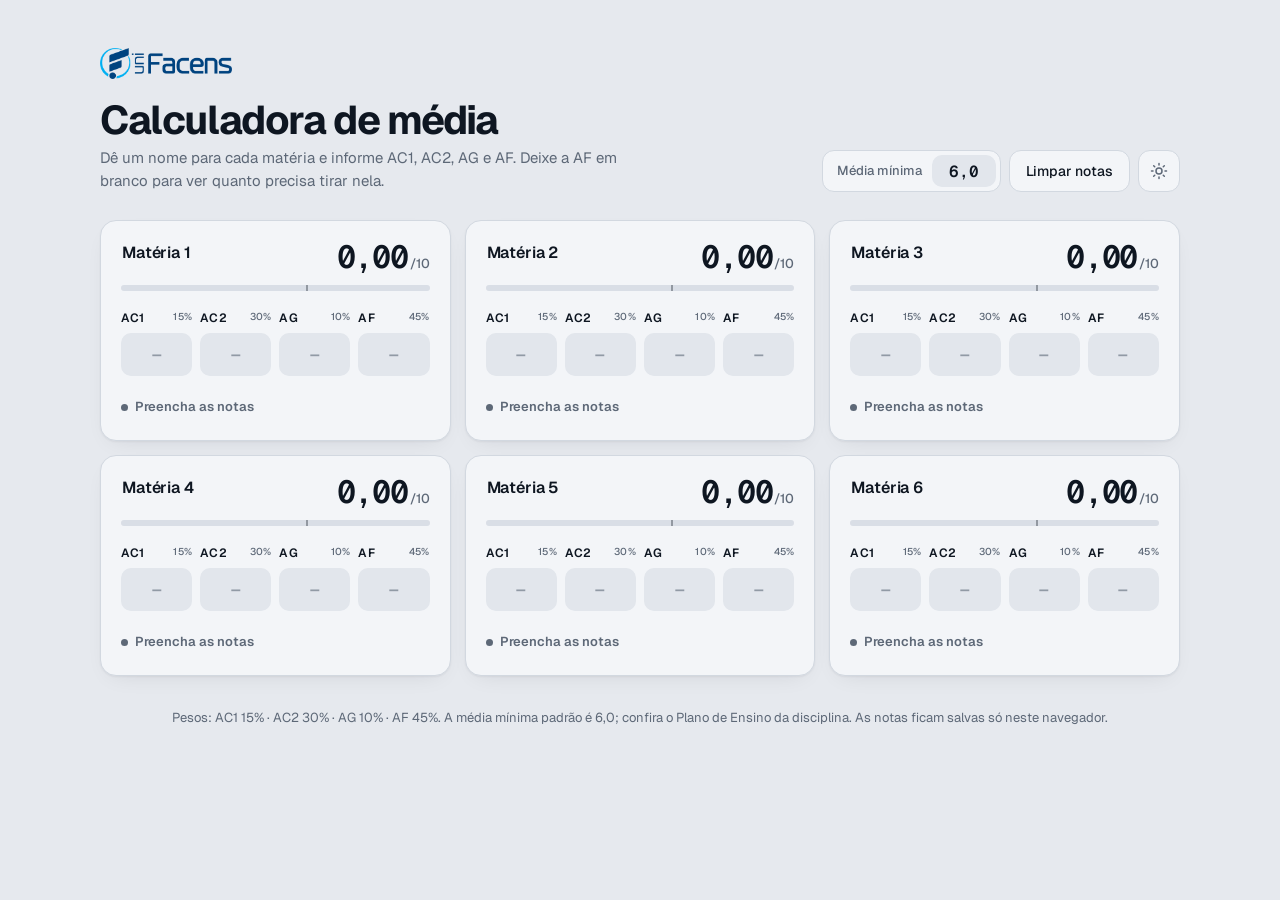
==== index.html @ f90a41db "update design 0.0.2" ====
<!doctype html>
<html lang="pt-BR">
  <head>
    <meta charset="utf-8">
    <meta name="viewport" content="width=device-width, initial-scale=1">
    <meta name="theme-color" content="#e6e9ee">
    <title>Calculadora de Média Facens · 6 matérias</title>

    <link rel="preconnect" href="https://fonts.googleapis.com">
    <link rel="preconnect" href="https://fonts.gstatic.com" crossorigin>
    <link
      href="https://fonts.googleapis.com/css2?family=Geist:wght@400;500;600;700&amp;family=Geist+Mono:wght@500;600&amp;display=swap"
      rel="stylesheet"
    >
    <link rel="stylesheet" href="calculadora-media-facens.css?v=7">
    <script>
      // Abre sempre no tema do sistema, antes de desenhar a página (sem piscar).
      document.documentElement.dataset.theme =
        matchMedia("(prefers-color-scheme: dark)").matches ? "dark" : "light";
    </script>
  </head>

  <body>
    <main class="wrap">
      <header class="top">
        <img class="brand" src="facens-logo.png" alt="Facens">

        <div class="intro">
          <h1>Calculadora de média</h1>
          <p class="sub">
            Dê um nome para cada matéria e informe AC1, AC2, AG e AF.
            Deixe a AF em branco para ver quanto precisa tirar nela.
          </p>
        </div>

        <div class="toolbar">
          <label class="meta" for="meta">
            <span>Média mínima</span>
            <input
              type="text"
              inputmode="decimal"
              id="meta"
              value="6,0"
              autocomplete="off"
            >
          </label>
          <button type="button" id="clear">Limpar notas</button>
          <button
            type="button"
            id="theme"
            class="theme"
            aria-label="Alternar tema claro/escuro"
            title="Alternar tema claro/escuro"
          >
            <svg class="sun" viewBox="0 0 24 24" fill="none" stroke="currentColor" stroke-width="2" stroke-linecap="round" aria-hidden="true">
              <circle cx="12" cy="12" r="4"/>
              <path d="M12 2v2M12 20v2M4.9 4.9l1.4 1.4M17.7 17.7l1.4 1.4M2 12h2M20 12h2M4.9 19.1l1.4-1.4M17.7 6.3l1.4-1.4"/>
            </svg>
            <svg class="moon" viewBox="0 0 24 24" fill="none" stroke="currentColor" stroke-width="2" stroke-linecap="round" stroke-linejoin="round" aria-hidden="true">
              <path d="M20 14.5A8 8 0 0 1 9.5 4a8 8 0 1 0 10.5 10.5z"/>
            </svg>
          </button>
        </div>
      </header>

      <section
        class="subjects"
        id="subjects"
        aria-label="Matérias"
      ></section>

      <footer class="note">
        Pesos: AC1 15% · AC2 30% · AG 10% · AF 45%. A média mínima padrão é
        6,0; confira o Plano de Ensino da disciplina. As notas ficam salvas
        só neste navegador.
      </footer>
    </main>

    <script src="calculadora-media-facens.js?v=7" defer></script>
  </body>
</html>
---- calculadora-media-facens.css ----
:root {
  color-scheme: light;
  --bg: #e6e9ee;
  --surface: #f3f5f8;
  --field: #e2e6ec;
  --fg: #0e1621;
  --muted: #5d6877;
  --line: #d2d8e0;
  --accent: #0057a3;
  --accent-soft: #d9e6f5;
  --track: #d9dee6;
  --shadow: 0 1px 2px rgb(14 22 33 / 0.05), 0 8px 24px -12px rgb(14 22 33 / 0.12);
  --sans: "Geist", "Segoe UI", system-ui, sans-serif;
  --mono: "Geist Mono", Consolas, monospace;
  --radius: 16px;

  /* Cores de status: iguais nos dois temas */
  --ok: #22a45d;
  --ok-soft: rgb(34 164 93 / 0.16);
  --bad: #e5484d;
  --bad-soft: rgb(229 72 77 / 0.15);
  --warn: #e0961a;
  --warn-soft: rgb(224 150 26 / 0.17);
}

/* Tema escuro: segue o sistema, a menos que o botão force claro/escuro */
@media (prefers-color-scheme: dark) {
  :root:not([data-theme="light"]) {
    color-scheme: dark;
    --bg: #0b0e13;
    --surface: #12161d;
    --field: #1a1f28;
    --fg: #e9edf2;
    --muted: #8a94a3;
    --line: #232934;
    --accent: #5aa9ff;
    --accent-soft: #14253a;
    --track: #1e242e;
    --shadow: none;
  }

  :root:not([data-theme="light"]) .brand {
    filter: brightness(0) invert(1);
    opacity: 0.92;
  }
}

:root[data-theme="dark"] {
  color-scheme: dark;
  --bg: #0b0e13;
  --surface: #12161d;
  --field: #1a1f28;
  --fg: #e9edf2;
  --muted: #8a94a3;
  --line: #232934;
  --accent: #5aa9ff;
  --accent-soft: #14253a;
  --track: #1e242e;
  --shadow: none;
}

:root[data-theme="dark"] .brand {
  filter: brightness(0) invert(1);
  opacity: 0.92;
}

:root[data-theme="light"] {
  color-scheme: light;
}

* {
  box-sizing: border-box;
}

body {
  margin: 0;
  padding: 48px 16px 64px;
  background: var(--bg);
  color: var(--fg);
  font: 15px/1.5 var(--sans);
  -webkit-font-smoothing: antialiased;
}

.wrap {
  display: grid;
  grid-template-columns: minmax(0, 1fr);
  gap: 28px;
  max-width: 1080px;
  margin: auto;
}

/* ---------- Topo ---------- */

.top {
  display: grid;
  grid-template-columns: 1fr auto;
  align-items: end;
  gap: 20px 32px;
}

.brand {
  grid-column: 1 / -1;
  display: block;
  width: 132px;
  height: auto;
}

.intro {
  display: grid;
  gap: 6px;
}

h1 {
  margin: 0;
  font: 700 clamp(28px, 5vw, 40px) / 1.05 var(--sans);
  letter-spacing: -0.035em;
}

.sub {
  max-width: 52ch;
  margin: 0;
  color: var(--muted);
}

.toolbar {
  display: flex;
  align-items: center;
  gap: 8px;
}

.meta {
  display: flex;
  align-items: center;
  gap: 10px;
  height: 42px;
  padding: 0 4px 0 14px;
  border: 1px solid var(--line);
  border-radius: 12px;
  background: var(--surface);
  color: var(--muted);
  font-size: 13px;
  font-weight: 500;
  white-space: nowrap;
}

.meta input {
  width: 64px !important;
  height: 32px;
  padding: 0 6px;
  border-radius: 8px;
  font-size: 15px;
}

button {
  height: 42px;
  padding: 0 16px;
  box-sizing: border-box;
  border: 1px solid var(--line);
  border-radius: 12px;
  background: var(--surface);
  color: var(--fg);
  font: 500 14px var(--sans);
  white-space: nowrap;
  cursor: pointer;
  transition: border-color 0.15s, background 0.15s, color 0.15s;
}

#clear:hover {
  border-color: var(--bad);
  background: var(--bad-soft);
  color: var(--bad);
}

.theme {
  display: grid;
  place-items: center;
  width: 42px;
  padding: 0;
  color: var(--muted);
}

.theme:hover {
  border-color: var(--accent);
  background: var(--accent-soft);
  color: var(--accent);
}

.theme svg {
  width: 18px;
  height: 18px;
}

.theme .moon,
:root[data-theme="dark"] .theme .sun {
  display: none;
}

:root[data-theme="dark"] .theme .moon {
  display: block;
}

body,
.card,
.meta,
button {
  transition-property: background-color, border-color, color, box-shadow;
  transition-duration: 0.2s;
}

/* ---------- Matérias ---------- */

.subjects {
  display: grid;
  grid-template-columns: repeat(auto-fill, minmax(min(100%, 320px), 1fr));
  min-width: 0;
  gap: 14px;
}

.card {
  --state: var(--muted);
  --state-soft: var(--track);
  display: grid;
  grid-template-columns: minmax(0, 1fr);
  gap: 18px;
  min-width: 0;
  padding: 20px;
  border: 1px solid var(--line);
  border-radius: var(--radius);
  background: var(--surface);
  box-shadow: var(--shadow);
  transition: border-color 0.2s;
}

.card:focus-within {
  border-color: color-mix(in srgb, var(--accent) 45%, var(--line));
}

.card[data-state="ok"] {
  --state: var(--ok);
  --state-soft: var(--ok-soft);
}

.card[data-state="bad"] {
  --state: var(--bad);
  --state-soft: var(--bad-soft);
}

.card[data-state="warn"] {
  --state: var(--warn);
  --state-soft: var(--warn-soft);
}

.head {
  display: flex;
  align-items: flex-start;
  justify-content: space-between;
  gap: 12px;
}

.name {
  flex: 1 1 0;
  width: 0;
  min-width: 0;
  margin: -4px 0 0 -8px;
  padding: 4px 8px;
  border: 1px solid transparent;
  border-radius: 8px;
  background: transparent;
  color: var(--fg);
  font: 600 16px var(--sans);
  letter-spacing: -0.01em;
  text-overflow: ellipsis;
  transition: background 0.15s;
}

.name:hover {
  background: var(--field);
}

.avg {
  font: 600 32px / 1 var(--mono);
  letter-spacing: -0.04em;
  white-space: nowrap;
  font-variant-numeric: tabular-nums;
}

.avg small {
  margin-left: 2px;
  color: var(--muted);
  font: 500 13px var(--sans);
  letter-spacing: 0;
}

.bar {
  position: relative;
  height: 6px;
  margin-top: -6px;
  border-radius: 99px;
  background: var(--track);
  overflow: hidden;
}

.bar span {
  position: absolute;
  inset: 0 auto 0 0;
  width: 0;
  border-radius: inherit;
  background: var(--state);
  transition: width 0.35s cubic-bezier(0.2, 0.8, 0.2, 1), background 0.2s;
}

.bar i {
  position: absolute;
  top: 0;
  bottom: 0;
  left: var(--meta, 60%);
  width: 2px;
  background: var(--fg);
  opacity: 0.35;
}

.grades {
  display: grid;
  grid-template-columns: repeat(4, minmax(0, 1fr));
  gap: 8px;
}

.grade {
  display: grid;
  gap: 6px;
  min-width: 0;
}

.grade label {
  display: flex;
  flex-wrap: wrap;
  justify-content: space-between;
  gap: 0 4px;
  min-width: 0;
  color: var(--fg);
  font-size: 12px;
  font-weight: 600;
  letter-spacing: 0.02em;
}

.grade label small {
  color: var(--muted);
  font-weight: 500;
}

.grade input,
.meta input {
  width: 100%;
  min-width: 0;
  padding: 10px 4px;
  border: 1px solid transparent;
  border-radius: 10px;
  background: var(--field);
  color: var(--fg);
  font: 600 16px var(--mono);
  text-align: center;
  font-variant-numeric: tabular-nums;
  transition: border-color 0.15s, background 0.15s, box-shadow 0.15s;
}

.grade input:focus,
.meta input:focus,
.name:focus {
  outline: none;
  border-color: var(--accent);
  background: var(--surface);
  box-shadow: 0 0 0 3px var(--accent-soft);
}

input::placeholder {
  color: var(--muted);
  opacity: 0.6;
}

.invalid,
.invalid:focus {
  border-color: var(--bad) !important;
  background: var(--bad-soft) !important;
  box-shadow: none !important;
}

.cardfoot {
  display: flex;
  flex-wrap: wrap;
  justify-content: space-between;
  align-items: center;
  gap: 8px;
  min-height: 26px;
}

.status {
  display: inline-flex;
  align-items: center;
  gap: 7px;
  color: var(--state);
  font-size: 13px;
  font-weight: 600;
}

.status::before {
  content: "";
  width: 7px;
  height: 7px;
  border-radius: 50%;
  background: currentColor;
}

.cardfoot .note {
  padding: 3px 9px;
  border-radius: 99px;
  background: var(--state-soft);
  color: var(--state);
  font: 600 12px var(--mono);
}

.cardfoot .note:empty {
  display: none;
}

/* ---------- Rodapé ---------- */

.note {
  margin: 0;
  color: var(--muted);
  font-size: 13px;
}

footer.note {
  padding-top: 4px;
  text-align: center;
}

::selection {
  background: var(--accent-soft);
  color: var(--fg);
}

@media (max-width: 640px) {
  body {
    padding: 28px 16px 48px;
  }

  .meta {
    flex: 1 1 100%;
    justify-content: space-between;
  }

  .top {
    grid-template-columns: 1fr;
  }

  .toolbar {
    flex-wrap: wrap;
    justify-content: space-between;
  }

  #clear {
    flex: 1 1 auto;
  }

  .card {
    padding: 16px;
  }

  .avg {
    font-size: 28px;
  }
}

@media (prefers-reduced-motion: reduce) {
  * {
    transition: none !important;
  }
}
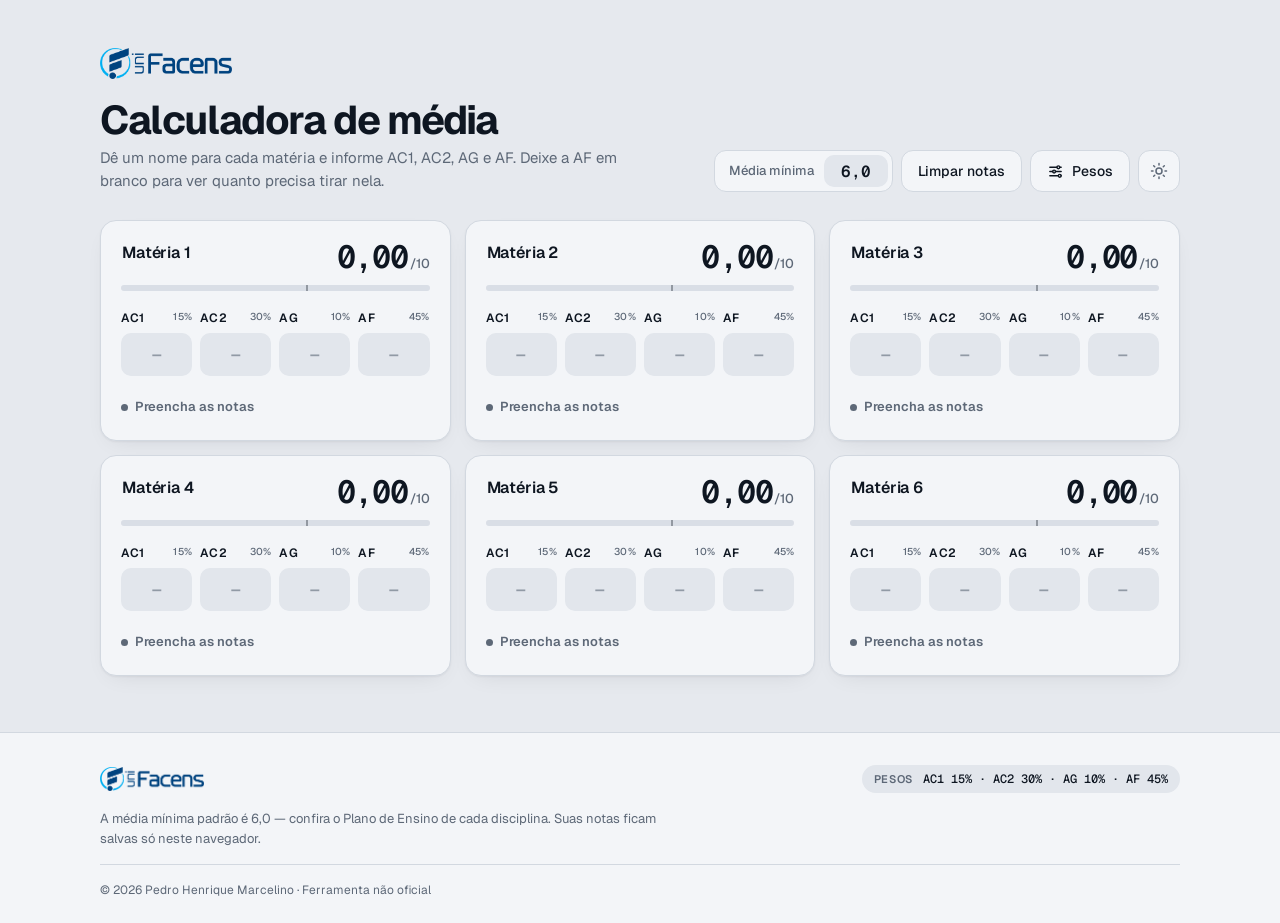
==== commit 7239df6b: "footer" ====
--- a/index.html
+++ b/index.html
@@ -12,7 +12,7 @@
       href="https://fonts.googleapis.com/css2?family=Geist:wght@400;500;600;700&amp;family=Geist+Mono:wght@500;600&amp;display=swap"
       rel="stylesheet"
     >
-    <link rel="stylesheet" href="calculadora-media-facens.css?v=7">
+    <link rel="stylesheet" href="calculadora-media-facens.css?v=12">
     <script>
       // Abre sempre no tema do sistema, antes de desenhar a página (sem piscar).
       document.documentElement.dataset.theme =
@@ -45,6 +45,15 @@
             >
           </label>
           <button type="button" id="clear">Limpar notas</button>
+          <button type="button" id="open-pesos" class="pesos-btn" aria-haspopup="dialog">
+            <svg viewBox="0 0 24 24" fill="none" stroke="currentColor" stroke-width="2" stroke-linecap="round" aria-hidden="true">
+              <path d="M4 6h10M18 6h2M4 12h4M12 12h8M4 18h12M20 18h0"/>
+              <circle cx="16" cy="6" r="2"/>
+              <circle cx="10" cy="12" r="2"/>
+              <circle cx="18" cy="18" r="2"/>
+            </svg>
+            Pesos
+          </button>
           <button
             type="button"
             id="theme"
@@ -69,13 +78,78 @@
         aria-label="Matérias"
       ></section>
 
-      <footer class="note">
-        Pesos: AC1 15% · AC2 30% · AG 10% · AF 45%. A média mínima padrão é
-        6,0; confira o Plano de Ensino da disciplina. As notas ficam salvas
-        só neste navegador.
-      </footer>
     </main>
 
-    <script src="calculadora-media-facens.js?v=7" defer></script>
+    <footer class="site-footer">
+      <div class="footer-inner">
+        <div class="footer-top">
+          <img class="brand footer-logo" src="facens-logo.png" alt="Facens">
+          <p class="footer-pesos">
+            <span>Pesos</span>
+            <span id="pesos-texto">AC1 15% · AC2 30% · AG 10% · AF 45%</span>
+          </p>
+        </div>
+
+        <p class="footer-text">
+          A média mínima padrão é 6,0 — confira o Plano de Ensino de cada
+          disciplina. Suas notas ficam salvas só neste navegador.
+        </p>
+
+        <div class="footer-bottom">
+          <span>
+            © <span id="ano">2026</span> Pedro Henrique Marcelino ·
+            Ferramenta não oficial
+          </span>
+        </div>
+      </div>
+    </footer>
+
+    <dialog id="pesos-dialog" class="dialog" aria-labelledby="pesos-titulo">
+      <form method="dialog" id="pesos-form" novalidate>
+        <div class="dialog-head">
+          <h2 id="pesos-titulo">Pesos das notas</h2>
+          <button type="button" class="icon-btn" id="pesos-fechar" aria-label="Fechar">
+            <svg viewBox="0 0 24 24" fill="none" stroke="currentColor" stroke-width="2" stroke-linecap="round" aria-hidden="true">
+              <path d="M6 6l12 12M18 6L6 18"/>
+            </svg>
+          </button>
+        </div>
+
+        <p class="sub">
+          Ajuste a porcentagem de cada avaliação. A soma precisa dar 100%.
+        </p>
+
+        <div class="pesos-grid" id="pesos-campos"></div>
+
+        <div class="pesos-total" id="pesos-total">Total: 100%</div>
+
+        <!-- Troque o "#" abaixo pelo link do arquivo da Facens com os pesos. -->
+        <a
+          class="doc-link"
+          id="link-facens"
+          href="#"
+          target="_blank"
+          rel="noopener noreferrer"
+        >
+          <svg viewBox="0 0 24 24" fill="none" stroke="currentColor" stroke-width="2" stroke-linecap="round" stroke-linejoin="round" aria-hidden="true">
+            <path d="M14 3H6a2 2 0 0 0-2 2v14a2 2 0 0 0 2 2h12a2 2 0 0 0 2-2V9z"/>
+            <path d="M14 3v6h6M8 13h8M8 17h5"/>
+          </svg>
+          <span>
+            Ver pesos oficiais da Facens
+            <small id="link-facens-aviso">Link em breve</small>
+          </span>
+        </a>
+
+        <div class="dialog-actions">
+          <button type="button" id="pesos-padrao" class="ghost">Restaurar padrão</button>
+          <span class="spacer"></span>
+          <button type="button" id="pesos-cancelar">Cancelar</button>
+          <button type="submit" id="pesos-salvar" class="primary">Salvar</button>
+        </div>
+      </form>
+    </dialog>
+
+    <script src="calculadora-media-facens.js?v=12" defer></script>
   </body>
 </html>
--- a/calculadora-media-facens.css
+++ b/calculadora-media-facens.css
@@ -207,6 +207,245 @@
   transition-duration: 0.2s;
 }
 
+.pesos-btn {
+  display: inline-flex;
+  align-items: center;
+  gap: 8px;
+}
+
+.pesos-btn svg,
+.icon-btn svg {
+  width: 17px;
+  height: 17px;
+}
+
+.pesos-btn:hover {
+  border-color: var(--accent);
+  background: var(--accent-soft);
+  color: var(--accent);
+}
+
+/* ---------- Pop-up de pesos ---------- */
+
+.dialog {
+  width: min(440px, calc(100vw - 32px));
+  max-height: calc(100dvh - 32px);
+  padding: 0;
+  border: 1px solid var(--line);
+  border-radius: 20px;
+  background: var(--surface);
+  color: var(--fg);
+  box-shadow: 0 24px 60px -12px rgb(0 0 0 / 0.35);
+}
+
+.dialog::backdrop {
+  background: rgb(8 12 18 / 0.45);
+  backdrop-filter: blur(4px);
+}
+
+.dialog[open] {
+  animation: surgir 0.18s ease-out;
+}
+
+@keyframes surgir {
+  from {
+    opacity: 0;
+    transform: translateY(8px) scale(0.98);
+  }
+}
+
+.dialog form {
+  display: grid;
+  gap: 16px;
+  padding: 22px;
+}
+
+.dialog-head {
+  display: flex;
+  align-items: center;
+  justify-content: space-between;
+  gap: 12px;
+}
+
+.dialog h2 {
+  margin: 0;
+  font: 700 20px var(--sans);
+  letter-spacing: -0.02em;
+}
+
+.icon-btn {
+  display: grid;
+  place-items: center;
+  width: 36px;
+  height: 36px;
+  padding: 0;
+  border-color: transparent;
+  background: transparent;
+  color: var(--muted);
+}
+
+.icon-btn:hover {
+  background: var(--field);
+  color: var(--fg);
+}
+
+.pesos-grid {
+  display: grid;
+  grid-template-columns: repeat(4, minmax(0, 1fr));
+  gap: 8px;
+}
+
+.peso-campo {
+  position: relative;
+}
+
+.peso-campo label {
+  display: block;
+  margin-bottom: 6px;
+  font-size: 12px;
+  font-weight: 600;
+  letter-spacing: 0.02em;
+}
+
+.peso-campo input[type="text"] {
+  width: 100%;
+  min-width: 0;
+  padding: 10px 22px 10px 6px;
+  border: 1px solid transparent;
+  border-radius: 10px;
+  background: var(--field);
+  color: var(--fg);
+  font: 600 16px var(--mono);
+  text-align: center;
+}
+
+.peso-campo input[type="text"]:focus {
+  outline: none;
+  border-color: var(--accent);
+  background: var(--surface);
+  box-shadow: 0 0 0 3px var(--accent-soft);
+}
+
+.peso-campo span {
+  position: absolute;
+  right: 9px;
+  bottom: 11px;
+  color: var(--muted);
+  font: 500 13px var(--mono);
+  pointer-events: none;
+}
+
+.pesos-total {
+  display: flex;
+  align-items: center;
+  gap: 7px;
+  color: var(--ok);
+  font-size: 13px;
+  font-weight: 600;
+}
+
+.pesos-total::before {
+  content: "";
+  width: 7px;
+  height: 7px;
+  border-radius: 50%;
+  background: currentColor;
+}
+
+.pesos-total.erro {
+  color: var(--bad);
+}
+
+.doc-link {
+  display: flex;
+  align-items: center;
+  gap: 12px;
+  padding: 12px 14px;
+  border: 1px dashed var(--line);
+  border-radius: 12px;
+  color: var(--accent);
+  font-weight: 600;
+  text-decoration: none;
+  transition: background-color 0.15s, border-color 0.15s;
+}
+
+.doc-link:hover {
+  border-style: solid;
+  border-color: var(--accent);
+  background: var(--accent-soft);
+}
+
+.doc-link svg {
+  flex: none;
+  width: 20px;
+  height: 20px;
+}
+
+.doc-link small {
+  display: block;
+  color: var(--muted);
+  font-size: 12px;
+  font-weight: 500;
+}
+
+.doc-link small:empty {
+  display: none;
+}
+
+.doc-link[aria-disabled="true"] {
+  color: var(--muted);
+  cursor: default;
+}
+
+.doc-link[aria-disabled="true"]:hover {
+  border-style: dashed;
+  border-color: var(--line);
+  background: transparent;
+}
+
+.dialog-actions {
+  display: flex;
+  flex-wrap: wrap;
+  align-items: center;
+  gap: 8px;
+}
+
+.dialog-actions .spacer {
+  flex: 1;
+}
+
+.ghost {
+  padding: 0 10px;
+  border-color: transparent;
+  background: transparent;
+  color: var(--muted);
+}
+
+.ghost:hover {
+  background: var(--field);
+  color: var(--fg);
+}
+
+.primary {
+  border-color: var(--accent);
+  background: var(--accent);
+  color: #fff;
+}
+
+.primary:hover {
+  filter: brightness(1.08);
+}
+
+.primary:disabled {
+  opacity: 0.45;
+  cursor: not-allowed;
+  filter: none;
+}
+
+:root[data-theme="dark"] .primary {
+  color: #0b0e13;
+}
+
 /* ---------- Matérias ---------- */
 
 .subjects {
@@ -430,10 +669,69 @@
   font-size: 13px;
 }
 
-footer.note {
-  padding-top: 4px;
-  text-align: center;
-}
+.site-footer {
+  margin: 56px -16px -64px;
+  padding: 32px 16px 24px;
+  border-top: 1px solid var(--line);
+  background: var(--surface);
+  color: var(--muted);
+  font-size: 13px;
+}
+
+.footer-inner {
+  display: grid;
+  gap: 16px;
+  max-width: 1080px;
+  margin: auto;
+}
+
+.footer-top {
+  display: flex;
+  flex-wrap: wrap;
+  justify-content: space-between;
+  align-items: center;
+  gap: 12px 24px;
+}
+
+.footer-logo {
+  width: 104px;
+}
+
+.footer-pesos {
+  display: inline-flex;
+  align-items: center;
+  gap: 10px;
+  margin: 0;
+  padding: 6px 12px;
+  border-radius: 99px;
+  background: var(--field);
+  color: var(--fg);
+  font: 500 12px var(--mono);
+}
+
+.footer-pesos span:first-child {
+  color: var(--muted);
+  font: 600 11px var(--sans);
+  letter-spacing: 0.06em;
+  text-transform: uppercase;
+}
+
+.footer-text {
+  max-width: 62ch;
+  margin: 0;
+}
+
+.footer-bottom {
+  display: flex;
+  flex-wrap: wrap;
+  justify-content: space-between;
+  align-items: center;
+  gap: 8px 16px;
+  padding-top: 16px;
+  border-top: 1px solid var(--line);
+  font-size: 12px;
+}
+
 
 ::selection {
   background: var(--accent-soft);
@@ -445,6 +743,10 @@
     padding: 28px 16px 48px;
   }
 
+  .site-footer {
+    margin-bottom: -48px;
+  }
+
   .meta {
     flex: 1 1 100%;
     justify-content: space-between;
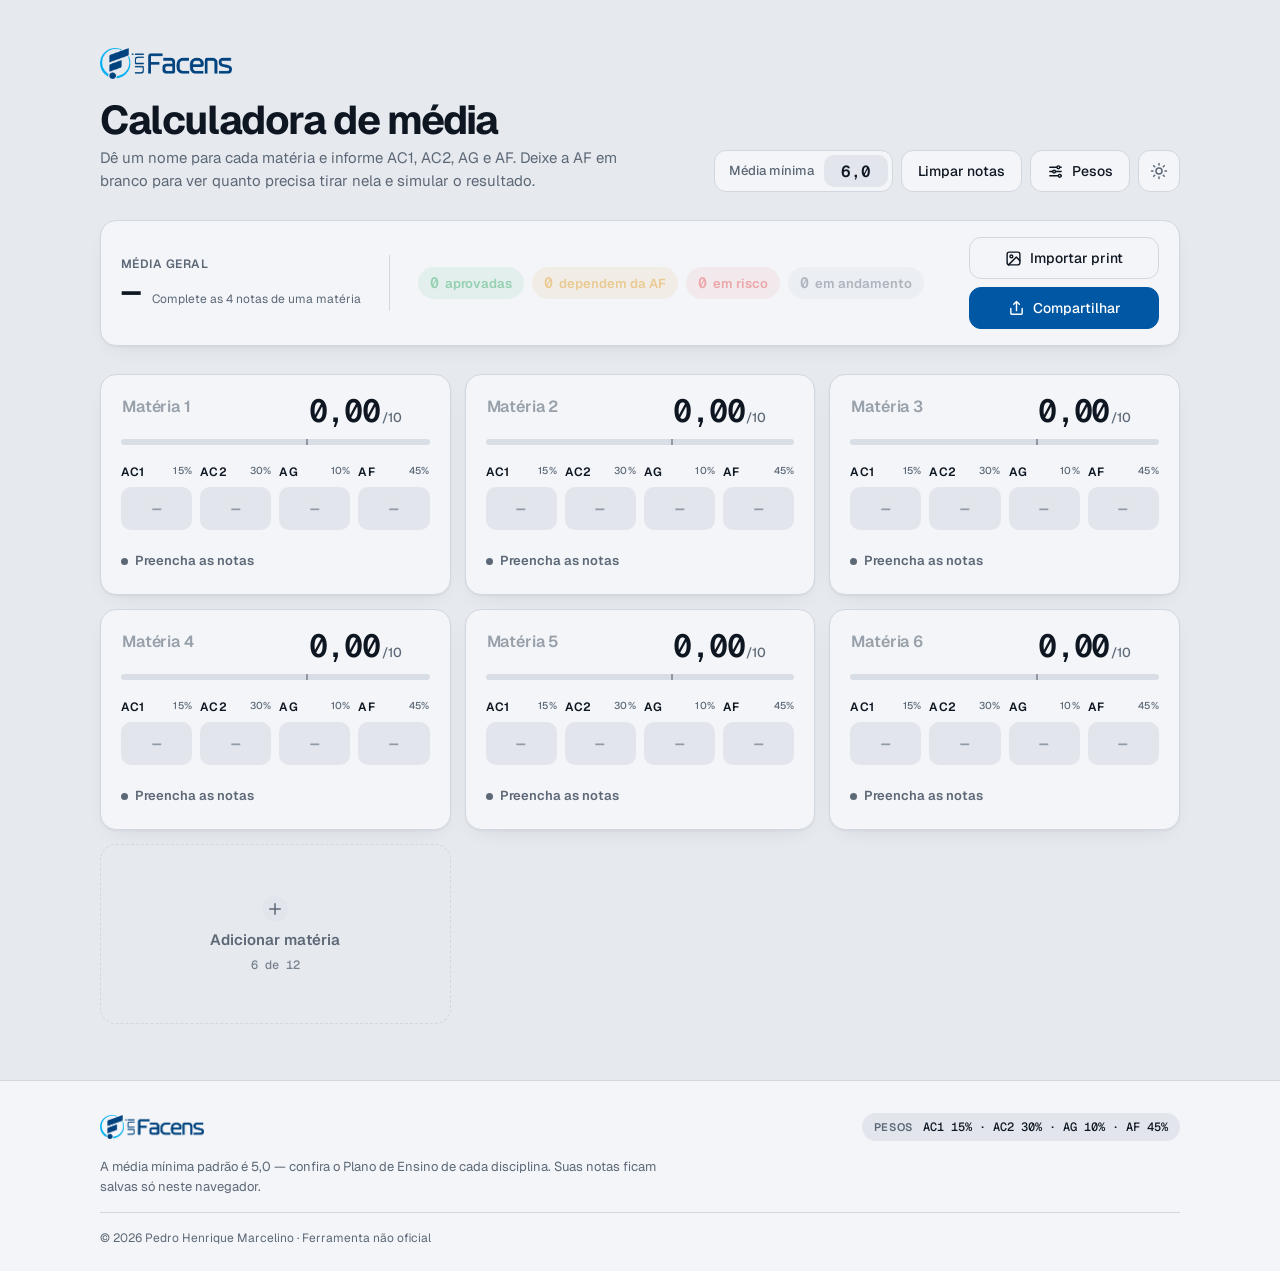
==== commit 94a00df2: "update 0.1.0" ====
--- a/index.html
+++ b/index.html
@@ -4,7 +4,7 @@
     <meta charset="utf-8">
     <meta name="viewport" content="width=device-width, initial-scale=1">
     <meta name="theme-color" content="#e6e9ee">
-    <title>Calculadora de Média Facens · 6 matérias</title>
+    <title>Calculadora de Média Facens</title>
 
     <link rel="preconnect" href="https://fonts.googleapis.com">
     <link rel="preconnect" href="https://fonts.gstatic.com" crossorigin>
@@ -12,7 +12,7 @@
       href="https://fonts.googleapis.com/css2?family=Geist:wght@400;500;600;700&amp;family=Geist+Mono:wght@500;600&amp;display=swap"
       rel="stylesheet"
     >
-    <link rel="stylesheet" href="calculadora-media-facens.css?v=12">
+    <link rel="stylesheet" href="calculadora-media-facens.css?v=11">
     <script>
       // Abre sempre no tema do sistema, antes de desenhar a página (sem piscar).
       document.documentElement.dataset.theme =
@@ -29,7 +29,8 @@
           <h1>Calculadora de média</h1>
           <p class="sub">
             Dê um nome para cada matéria e informe AC1, AC2, AG e AF.
-            Deixe a AF em branco para ver quanto precisa tirar nela.
+            Deixe a AF em branco para ver quanto precisa tirar nela e
+            simular o resultado.
           </p>
         </div>
 
@@ -72,6 +73,39 @@
         </div>
       </header>
 
+      <section class="resumo" aria-label="Resumo do semestre">
+        <div class="resumo-media">
+          <span class="resumo-label">Média geral</span>
+          <strong id="media-geral">—</strong>
+          <small id="media-geral-detalhe">Complete as 4 notas de uma matéria</small>
+        </div>
+
+        <ul class="resumo-contagem">
+          <li data-resumo="ok" data-state="ok"><b>0</b> <span>aprovadas</span></li>
+          <li data-resumo="warn" data-state="warn"><b>0</b> <span>dependem da AF</span></li>
+          <li data-resumo="bad" data-state="bad"><b>0</b> <span>em risco</span></li>
+          <li data-resumo="andamento"><b>0</b> <span>em andamento</span></li>
+        </ul>
+
+        <div class="resumo-acoes">
+          <button type="button" id="import" class="share-btn import-btn" aria-haspopup="dialog">
+            <svg viewBox="0 0 24 24" fill="none" stroke="currentColor" stroke-width="2" stroke-linecap="round" stroke-linejoin="round" aria-hidden="true">
+              <rect x="3" y="3" width="18" height="18" rx="3"/>
+              <circle cx="9" cy="9" r="2"/>
+              <path d="M21 15l-5-5L5 21"/>
+            </svg>
+            Importar print
+          </button>
+
+          <button type="button" id="share" class="share-btn share-main" aria-haspopup="dialog">
+            <svg viewBox="0 0 24 24" fill="none" stroke="currentColor" stroke-width="2" stroke-linecap="round" stroke-linejoin="round" aria-hidden="true">
+              <path d="M4 12v7a1 1 0 0 0 1 1h14a1 1 0 0 0 1-1v-7M16 6l-4-4-4 4M12 2v13"/>
+            </svg>
+            Compartilhar
+          </button>
+        </div>
+      </section>
+
       <section
         class="subjects"
         id="subjects"
@@ -91,7 +125,7 @@
         </div>
 
         <p class="footer-text">
-          A média mínima padrão é 6,0 — confira o Plano de Ensino de cada
+          A média mínima padrão é 5,0 — confira o Plano de Ensino de cada
           disciplina. Suas notas ficam salvas só neste navegador.
         </p>
 
@@ -150,6 +184,109 @@
       </form>
     </dialog>
 
-    <script src="calculadora-media-facens.js?v=12" defer></script>
+    <dialog id="share-dialog" class="dialog dialog-share" aria-labelledby="share-titulo">
+      <div class="dialog-body">
+        <div class="dialog-head">
+          <h2 id="share-titulo">Compartilhar médias</h2>
+          <button type="button" class="icon-btn" id="share-fechar" aria-label="Fechar">
+            <svg viewBox="0 0 24 24" fill="none" stroke="currentColor" stroke-width="2" stroke-linecap="round" aria-hidden="true">
+              <path d="M6 6l12 12M18 6L6 18"/>
+            </svg>
+          </button>
+        </div>
+
+        <div class="share-palco">
+          <img id="share-preview" class="share-preview" alt="Prévia da imagem com suas médias">
+        </div>
+
+        <div class="share-paletas" id="share-paletas" role="group" aria-label="Cor da imagem"></div>
+
+        <div class="dialog-actions">
+          <button type="button" id="share-baixar" class="primary">Baixar imagem</button>
+          <button type="button" id="share-nativo" hidden>Enviar…</button>
+        </div>
+
+        <div class="share-link">
+          <label for="share-link">Link com suas notas</label>
+          <div class="share-link-row">
+            <input type="text" id="share-link" readonly>
+            <button type="button" id="share-copiar">Copiar link</button>
+          </div>
+          <small>Quem abrir o link vê (e pode editar) uma cópia das suas notas.</small>
+        </div>
+      </div>
+    </dialog>
+
+    <dialog id="confirm-dialog" class="dialog dialog-confirm" aria-labelledby="confirm-titulo" aria-describedby="confirm-texto">
+      <div class="dialog-body">
+        <div class="confirm-icone" id="confirm-icone" aria-hidden="true"></div>
+        <div class="confirm-textos">
+          <h2 id="confirm-titulo">Tem certeza?</h2>
+          <p id="confirm-texto" class="sub"></p>
+        </div>
+        <div class="confirm-acoes">
+          <button type="button" id="confirm-cancelar">Cancelar</button>
+          <button type="button" id="confirm-ok" class="danger">Confirmar</button>
+        </div>
+      </div>
+    </dialog>
+
+    <dialog id="import-dialog" class="dialog dialog-import" aria-labelledby="import-titulo" data-etapa="inicio">
+      <div class="dialog-body">
+        <div class="dialog-head">
+          <h2 id="import-titulo">Importar do app da Facens</h2>
+          <button type="button" class="icon-btn" id="import-fechar" aria-label="Fechar">
+            <svg viewBox="0 0 24 24" fill="none" stroke="currentColor" stroke-width="2" stroke-linecap="round" aria-hidden="true">
+              <path d="M6 6l12 12M18 6L6 18"/>
+            </svg>
+          </button>
+        </div>
+
+        <!-- Etapa 1: escolher o print -->
+        <div class="import-etapa" data-para="inicio">
+          <p class="sub">
+            Tire um print da tela de notas do app e envie aqui. A leitura é feita
+            no seu próprio navegador; a imagem não é enviada para nenhum servidor.
+          </p>
+
+          <label class="import-zona" id="import-zona" for="import-arquivo">
+            <svg viewBox="0 0 24 24" fill="none" stroke="currentColor" stroke-width="1.8" stroke-linecap="round" stroke-linejoin="round" aria-hidden="true">
+              <rect x="3" y="3" width="18" height="18" rx="3"/>
+              <circle cx="9" cy="9" r="2"/>
+              <path d="M21 15l-5-5L5 21"/>
+            </svg>
+            <strong>Escolher print</strong>
+            <span>ou arraste a imagem aqui · ou cole com Ctrl+V</span>
+            <input type="file" id="import-arquivo" accept="image/*" hidden>
+          </label>
+
+          <p class="import-erro" id="import-erro" role="alert"></p>
+        </div>
+
+        <!-- Etapa 2: lendo -->
+        <div class="import-etapa" data-para="lendo">
+          <div class="import-lendo">
+            <img id="import-thumb" class="import-thumb" alt="">
+            <div class="import-lendo-info">
+              <p id="import-status" aria-live="polite">Lendo as notas…</p>
+              <div class="import-progresso" id="import-progresso"><span></span></div>
+            </div>
+          </div>
+        </div>
+
+        <!-- Etapa 3: conferir -->
+        <div class="import-etapa" data-para="revisar">
+          <p class="sub">Confira o que foi lido e corrija se precisar antes de preencher.</p>
+          <div id="import-revisao"></div>
+          <div class="dialog-actions">
+            <button type="button" id="import-voltar" class="ghost">Outro print</button>
+            <span class="spacer"></span>
+            <button type="button" id="import-aplicar" class="primary">Preencher</button>
+          </div>
+        </div>
+      </div>
+    </dialog>
+
+    <script src="calculadora-media-facens.js?v=11" defer></script>
   </body>
 </html>
--- a/calculadora-media-facens.css
+++ b/calculadora-media-facens.css
@@ -124,8 +124,16 @@
 
 .toolbar {
   display: flex;
+  flex-wrap: wrap;
   align-items: center;
   gap: 8px;
+}
+
+/* Telas médias: a barra de ferramentas vai para baixo do título */
+@media (max-width: 900px) {
+  .top {
+    grid-template-columns: 1fr;
+  }
 }
 
 .meta {
@@ -254,7 +262,8 @@
   }
 }
 
-.dialog form {
+.dialog form,
+.dialog-body {
   display: grid;
   gap: 16px;
   padding: 22px;
@@ -539,6 +548,16 @@
   overflow: hidden;
 }
 
+.bar b {
+  position: absolute;
+  inset: 0 auto 0 0;
+  width: 0;
+  border-radius: inherit;
+  background: var(--state);
+  opacity: 0.3;
+  transition: width 0.25s ease-out;
+}
+
 .bar span {
   position: absolute;
   inset: 0 auto 0 0;
@@ -661,6 +680,827 @@
   display: none;
 }
 
+/* ---------- Remover / adicionar matéria ---------- */
+
+.head .remove {
+  flex: none;
+  width: 28px;
+  height: 28px;
+  margin: -4px -8px 0 -4px;
+  border-radius: 8px;
+}
+
+.head .remove svg {
+  width: 15px;
+  height: 15px;
+}
+
+.head .remove:hover {
+  background: var(--bad-soft);
+  color: var(--bad);
+}
+
+.head .remove:disabled {
+  display: none;
+}
+
+@media (hover: hover) {
+  .head .remove {
+    opacity: 0;
+    transition: opacity 0.15s, background-color 0.15s, color 0.15s;
+  }
+
+  .card:hover .remove,
+  .card:focus-within .remove {
+    opacity: 1;
+  }
+}
+
+.add-card {
+  display: flex;
+  flex-direction: column;
+  align-items: center;
+  justify-content: center;
+  gap: 8px;
+  height: auto;
+  min-height: 180px;
+  border: 1.5px dashed var(--line);
+  border-radius: var(--radius);
+  background: transparent;
+  color: var(--muted);
+  font: 600 15px var(--sans);
+}
+
+.add-card svg {
+  width: 26px;
+  height: 26px;
+  padding: 4px;
+  border-radius: 50%;
+  background: var(--field);
+}
+
+.add-card small {
+  font: 500 12px var(--mono);
+  opacity: 0.8;
+}
+
+.add-card:hover {
+  border-color: var(--accent);
+  background: var(--accent-soft);
+  color: var(--accent);
+}
+
+/* ---------- Simulador da AF ---------- */
+
+.sim {
+  display: grid;
+  gap: 8px;
+  margin-top: -4px;
+  padding: 12px 14px;
+  border-radius: 12px;
+  background: var(--field);
+}
+
+.sim[hidden] {
+  display: none;
+}
+
+.sim-head {
+  display: flex;
+  justify-content: space-between;
+  align-items: baseline;
+}
+
+.sim-head label {
+  color: var(--muted);
+  font-size: 12px;
+  font-weight: 600;
+  letter-spacing: 0.04em;
+  text-transform: uppercase;
+}
+
+.sim-head output {
+  font: 600 18px var(--mono);
+}
+
+.sim input[type="range"] {
+  --pos: 0%;
+  --cor: var(--warn);
+  width: 100%;
+  height: 22px;
+  margin: 0;
+  background: transparent;
+  appearance: none;
+  cursor: pointer;
+}
+
+.sim[data-passa="sim"] input[type="range"] {
+  --cor: var(--ok);
+}
+
+.sim input[type="range"]::-webkit-slider-runnable-track {
+  height: 6px;
+  border-radius: 99px;
+  background: linear-gradient(to right, var(--cor) var(--pos), var(--track) var(--pos));
+}
+
+.sim input[type="range"]::-moz-range-track {
+  height: 6px;
+  border-radius: 99px;
+  background: linear-gradient(to right, var(--cor) var(--pos), var(--track) var(--pos));
+}
+
+.sim input[type="range"]::-webkit-slider-thumb {
+  width: 18px;
+  height: 18px;
+  margin-top: -6px;
+  border: 3px solid var(--cor);
+  border-radius: 50%;
+  background: var(--surface);
+  appearance: none;
+}
+
+.sim input[type="range"]::-moz-range-thumb {
+  width: 12px;
+  height: 12px;
+  border: 3px solid var(--cor);
+  border-radius: 50%;
+  background: var(--surface);
+}
+
+.sim input[type="range"]:focus-visible {
+  outline: 2px solid var(--accent);
+  outline-offset: 4px;
+  border-radius: 4px;
+}
+
+.sim-result {
+  margin: 0;
+  color: var(--muted);
+  font-size: 13px;
+}
+
+.sim-result strong {
+  color: var(--fg);
+  font: 600 13px var(--mono);
+}
+
+.sim[data-passa="sim"] .sim-result {
+  color: var(--ok);
+}
+
+/* ---------- Avaliação Substitutiva (AS) ---------- */
+
+.as-box {
+  display: grid;
+  gap: 10px;
+  margin-top: -4px;
+  padding: 12px 14px;
+  border: 1px dashed color-mix(in srgb, var(--bad) 45%, transparent);
+  border-radius: 12px;
+  background: var(--bad-soft);
+}
+
+.as-box[hidden] {
+  display: none;
+}
+
+.as-box[data-passa="sim"] {
+  border-color: color-mix(in srgb, var(--ok) 45%, transparent);
+  background: var(--ok-soft);
+}
+
+.as-head {
+  display: flex;
+  flex-wrap: wrap;
+  justify-content: space-between;
+  align-items: center;
+  gap: 6px 10px;
+}
+
+.as-titulo {
+  color: var(--fg);
+  font-size: 12px;
+  font-weight: 600;
+  letter-spacing: 0.04em;
+  text-transform: uppercase;
+}
+
+.as-titulo small {
+  margin-left: 4px;
+  padding: 1px 6px;
+  border-radius: 6px;
+  background: var(--surface);
+  color: var(--muted);
+  font: 600 11px var(--mono);
+}
+
+.as-head select {
+  max-width: 100%;
+  padding: 4px 8px;
+  border: 1px solid var(--line);
+  border-radius: 8px;
+  background: var(--surface);
+  color: var(--fg);
+  font: 500 12px var(--sans);
+  cursor: pointer;
+}
+
+.as-head select:focus {
+  outline: none;
+  border-color: var(--accent);
+}
+
+.as-row {
+  display: flex;
+  align-items: center;
+  gap: 12px;
+}
+
+.as-row input[type="text"] {
+  flex: none;
+  width: 72px;
+  padding: 9px 4px;
+  border: 1px solid transparent;
+  border-radius: 10px;
+  background: var(--surface);
+  color: var(--fg);
+  font: 600 16px var(--mono);
+  text-align: center;
+}
+
+.as-row input[type="text"]:focus {
+  outline: none;
+  border-color: var(--accent);
+  box-shadow: 0 0 0 3px var(--accent-soft);
+}
+
+.as-result {
+  margin: 0;
+  color: var(--muted);
+  font-size: 13px;
+  line-height: 1.4;
+}
+
+.as-result strong {
+  color: var(--fg);
+  font: 600 13px var(--mono);
+}
+
+/* ---------- Resumo do semestre ---------- */
+
+.resumo {
+  display: flex;
+  flex-wrap: wrap;
+  align-items: center;
+  gap: 16px 28px;
+  padding: 16px 20px;
+  border: 1px solid var(--line);
+  border-radius: var(--radius);
+  background: var(--surface);
+  box-shadow: var(--shadow);
+}
+
+.resumo-media {
+  display: grid;
+  grid-template-columns: auto 1fr;
+  align-items: baseline;
+  gap: 0 12px;
+  padding-right: 28px;
+  border-right: 1px solid var(--line);
+}
+
+.resumo-label {
+  grid-column: 1 / -1;
+  color: var(--muted);
+  font-size: 12px;
+  font-weight: 600;
+  letter-spacing: 0.04em;
+  text-transform: uppercase;
+}
+
+.resumo-media strong {
+  font: 600 34px / 1.1 var(--mono);
+  letter-spacing: -0.04em;
+}
+
+.resumo-media small {
+  color: var(--muted);
+  font-size: 12px;
+}
+
+.resumo-contagem {
+  display: flex;
+  flex: 1;
+  flex-wrap: wrap;
+  gap: 8px;
+  margin: 0;
+  padding: 0;
+  list-style: none;
+}
+
+.resumo-contagem li {
+  --state: var(--muted);
+  --state-soft: var(--field);
+  display: inline-flex;
+  align-items: baseline;
+  gap: 6px;
+  padding: 6px 12px;
+  border-radius: 99px;
+  background: var(--state-soft);
+  color: var(--state);
+  font-size: 13px;
+  font-weight: 600;
+  transition: opacity 0.2s;
+}
+
+.resumo-contagem li[data-state="ok"] { --state: var(--ok); --state-soft: var(--ok-soft); }
+.resumo-contagem li[data-state="warn"] { --state: var(--warn); --state-soft: var(--warn-soft); }
+.resumo-contagem li[data-state="bad"] { --state: var(--bad); --state-soft: var(--bad-soft); }
+
+.resumo-contagem b {
+  font: 600 15px var(--mono);
+}
+
+.resumo-contagem li.zero {
+  opacity: 0.45;
+}
+
+.share-btn {
+  display: inline-flex;
+  align-items: center;
+  gap: 8px;
+  margin-left: auto;
+}
+
+.share-btn svg {
+  width: 17px;
+  height: 17px;
+}
+
+.share-btn:hover {
+  border-color: var(--accent);
+  background: var(--accent-soft);
+  color: var(--accent);
+}
+
+/* ---------- Pop-up de compartilhar ---------- */
+
+.dialog-share {
+  width: min(520px, calc(100vw - 32px));
+}
+
+.share-preview {
+  display: block;
+  width: 100%;
+  max-height: 46vh;
+  object-fit: contain;
+  border: 1px solid var(--line);
+  border-radius: 12px;
+  background: var(--bg);
+}
+
+.share-link {
+  display: grid;
+  gap: 6px;
+  padding-top: 14px;
+  border-top: 1px solid var(--line);
+}
+
+.share-link label {
+  font-size: 13px;
+  font-weight: 600;
+}
+
+.share-link small {
+  color: var(--muted);
+  font-size: 12px;
+}
+
+.share-link-row {
+  display: flex;
+  gap: 8px;
+}
+
+.share-link-row input {
+  flex: 1;
+  min-width: 0;
+  padding: 0 12px;
+  border: 1px solid var(--line);
+  border-radius: 12px;
+  background: var(--field);
+  color: var(--muted);
+  font: 500 13px var(--mono);
+  text-overflow: ellipsis;
+}
+
+.share-link-row input:focus {
+  outline: none;
+  border-color: var(--accent);
+}
+
+@media (max-width: 640px) {
+  .resumo {
+    padding: 16px;
+  }
+
+  .resumo-media {
+    width: 100%;
+    padding: 0 0 14px;
+    border-right: 0;
+    border-bottom: 1px solid var(--line);
+  }
+
+  .add-card {
+    min-height: 110px;
+  }
+
+  .share-btn {
+    width: 100%;
+    justify-content: center;
+    margin-left: 0;
+  }
+}
+
+/* ---------- Botões do resumo ---------- */
+
+.resumo-acoes {
+  display: grid;
+  gap: 8px;
+  width: 190px;
+  margin-left: auto;
+}
+
+.resumo-acoes .share-btn {
+  justify-content: center;
+  width: 100%;
+  margin: 0;
+}
+
+.share-main {
+  border-color: var(--accent);
+  background: var(--accent);
+  color: #fff;
+}
+
+:root[data-theme="dark"] .share-main {
+  color: #0b0e13;
+}
+
+.share-main:hover {
+  border-color: var(--accent);
+  background: var(--accent);
+  color: #fff;
+  filter: brightness(1.08);
+}
+
+:root[data-theme="dark"] .share-main:hover {
+  color: #0b0e13;
+}
+
+/* ---------- Pop-up de confirmação ---------- */
+
+.dialog-confirm {
+  width: min(400px, calc(100vw - 32px));
+}
+
+.dialog-confirm .dialog-body {
+  justify-items: center;
+  gap: 14px;
+  padding: 28px 24px 22px;
+  text-align: center;
+}
+
+.confirm-icone {
+  display: grid;
+  place-items: center;
+  width: 56px;
+  height: 56px;
+  border-radius: 50%;
+  background: var(--bad-soft);
+  color: var(--bad);
+  box-shadow: 0 0 0 8px color-mix(in srgb, var(--bad-soft) 50%, transparent);
+}
+
+.dialog-confirm[data-tom="normal"] .confirm-icone {
+  background: var(--accent-soft);
+  color: var(--accent);
+  box-shadow: 0 0 0 8px color-mix(in srgb, var(--accent-soft) 50%, transparent);
+}
+
+.confirm-icone svg {
+  width: 26px;
+  height: 26px;
+}
+
+.confirm-textos {
+  display: grid;
+  gap: 6px;
+}
+
+.confirm-textos h2 {
+  overflow-wrap: anywhere;
+}
+
+.confirm-textos .sub {
+  font-size: 14px;
+}
+
+.confirm-acoes {
+  display: grid;
+  grid-template-columns: 1fr 1fr;
+  gap: 8px;
+  width: 100%;
+  margin-top: 6px;
+}
+
+.danger {
+  border-color: var(--bad);
+  background: var(--bad);
+  color: #fff;
+}
+
+.danger:hover {
+  filter: brightness(1.08);
+}
+
+.dialog-confirm[open] {
+  animation: confirmar-entra 0.22s cubic-bezier(0.2, 0.9, 0.3, 1.2);
+}
+
+@keyframes confirmar-entra {
+  from {
+    opacity: 0;
+    transform: scale(0.92);
+  }
+}
+
+.card.saindo {
+  opacity: 0;
+  transform: scale(0.96);
+  transition: opacity 0.18s, transform 0.18s;
+}
+
+/* ---------- Compartilhar estilo stories ---------- */
+
+.dialog-share {
+  width: min(460px, calc(100vw - 32px));
+}
+
+.share-palco {
+  display: grid;
+  place-items: center;
+  padding: 16px;
+  border-radius: 14px;
+  background: var(--field);
+}
+
+.share-preview {
+  width: auto;
+  max-width: 100%;
+  height: min(52vh, 520px);
+  aspect-ratio: 9 / 16;
+  max-height: none;
+  border: 0;
+  border-radius: 14px;
+  box-shadow: 0 18px 40px -16px rgb(0 0 0 / 0.5);
+  background: transparent;
+}
+
+.share-paletas {
+  display: flex;
+  justify-content: center;
+  gap: 10px;
+}
+
+.paleta {
+  width: 32px;
+  height: 32px;
+  padding: 0;
+  border: 2px solid transparent;
+  border-radius: 50%;
+  box-shadow: inset 0 0 0 1px rgb(255 255 255 / 0.25);
+  transition: transform 0.15s;
+}
+
+.paleta:hover {
+  transform: scale(1.1);
+}
+
+.paleta[aria-pressed="true"] {
+  outline: 2px solid var(--fg);
+  outline-offset: 2px;
+}
+
+.dialog-share .dialog-actions button {
+  flex: 1;
+}
+
+/* ---------- Importar print ---------- */
+
+.dialog-import {
+  width: min(720px, calc(100vw - 32px));
+}
+
+.import-etapa {
+  display: none;
+  gap: 14px;
+}
+
+.dialog-import[data-etapa="inicio"] [data-para="inicio"],
+.dialog-import[data-etapa="lendo"] [data-para="lendo"],
+.dialog-import[data-etapa="revisar"] [data-para="revisar"] {
+  display: grid;
+}
+
+.import-zona {
+  display: grid;
+  justify-items: center;
+  gap: 6px;
+  padding: 34px 16px;
+  border: 1.5px dashed var(--line);
+  border-radius: 14px;
+  color: var(--muted);
+  text-align: center;
+  cursor: pointer;
+  transition: border-color 0.15s, background-color 0.15s, color 0.15s;
+}
+
+.import-zona svg {
+  width: 34px;
+  height: 34px;
+  margin-bottom: 4px;
+}
+
+.import-zona strong {
+  color: var(--fg);
+  font-size: 15px;
+}
+
+.import-zona span {
+  font-size: 13px;
+}
+
+.import-zona:hover,
+.import-zona.arrastando {
+  border-color: var(--accent);
+  background: var(--accent-soft);
+  color: var(--accent);
+}
+
+.import-erro {
+  margin: 0;
+  color: var(--bad);
+  font-size: 13px;
+}
+
+.import-erro:empty {
+  display: none;
+}
+
+.import-lendo {
+  display: flex;
+  align-items: center;
+  gap: 16px;
+  padding: 8px 0;
+}
+
+.import-thumb {
+  flex: none;
+  width: 72px;
+  height: 120px;
+  object-fit: cover;
+  border: 1px solid var(--line);
+  border-radius: 10px;
+}
+
+.import-lendo-info {
+  display: grid;
+  flex: 1;
+  gap: 10px;
+}
+
+.import-lendo-info p {
+  margin: 0;
+  font-weight: 600;
+}
+
+.import-progresso {
+  --p: 0%;
+  height: 6px;
+  border-radius: 99px;
+  background: var(--track);
+  overflow: hidden;
+}
+
+.import-progresso span {
+  display: block;
+  width: var(--p);
+  height: 100%;
+  border-radius: inherit;
+  background: var(--accent);
+  transition: width 0.2s;
+}
+
+.import-tabela {
+  display: grid;
+  gap: 6px;
+  max-height: 46vh;
+  overflow: auto;
+}
+
+.import-linha {
+  display: grid;
+  grid-template-columns: minmax(0, 3.2fr) repeat(5, minmax(0, 1fr)) 28px;
+  align-items: center;
+  gap: 6px;
+}
+
+.import-cab span {
+  color: var(--muted);
+  font-size: 11px;
+  font-weight: 600;
+  letter-spacing: 0.04em;
+  text-align: center;
+  text-transform: uppercase;
+}
+
+.import-cab span:first-child {
+  text-align: left;
+}
+
+.import-linha input {
+  width: 100%;
+  min-width: 0;
+  padding: 8px 6px;
+  border: 1px solid transparent;
+  border-radius: 8px;
+  background: var(--field);
+  color: var(--fg);
+  font: 600 14px var(--mono);
+  text-align: center;
+}
+
+.import-linha input[data-k="name"] {
+  padding-left: 10px;
+  font: 600 14px var(--sans);
+  text-align: left;
+}
+
+.import-linha input:focus {
+  outline: none;
+  border-color: var(--accent);
+  background: var(--surface);
+}
+
+.import-linha .icon-btn {
+  width: 28px;
+  height: 28px;
+}
+
+.import-linha .icon-btn svg {
+  width: 14px;
+  height: 14px;
+}
+
+.import-vazio {
+  margin: 0;
+  padding: 18px;
+  border-radius: 12px;
+  background: var(--warn-soft);
+  color: var(--warn);
+  font-size: 14px;
+  font-weight: 500;
+}
+
+@media (max-width: 640px) {
+  .resumo-contagem {
+    flex: 1 1 100%;
+  }
+
+  .resumo-acoes {
+    grid-template-columns: 1fr 1fr;
+    width: 100%;
+    margin-left: 0;
+  }
+
+  .resumo-acoes .share-btn {
+    padding: 0 10px;
+  }
+
+  .import-linha {
+    grid-template-columns: repeat(5, minmax(0, 1fr)) 28px;
+  }
+
+  .import-linha input[data-k="name"] {
+    grid-column: 1 / -1;
+  }
+
+  .import-cab span:first-child {
+    display: none;
+  }
+}
+
 /* ---------- Rodapé ---------- */
 
 .note {
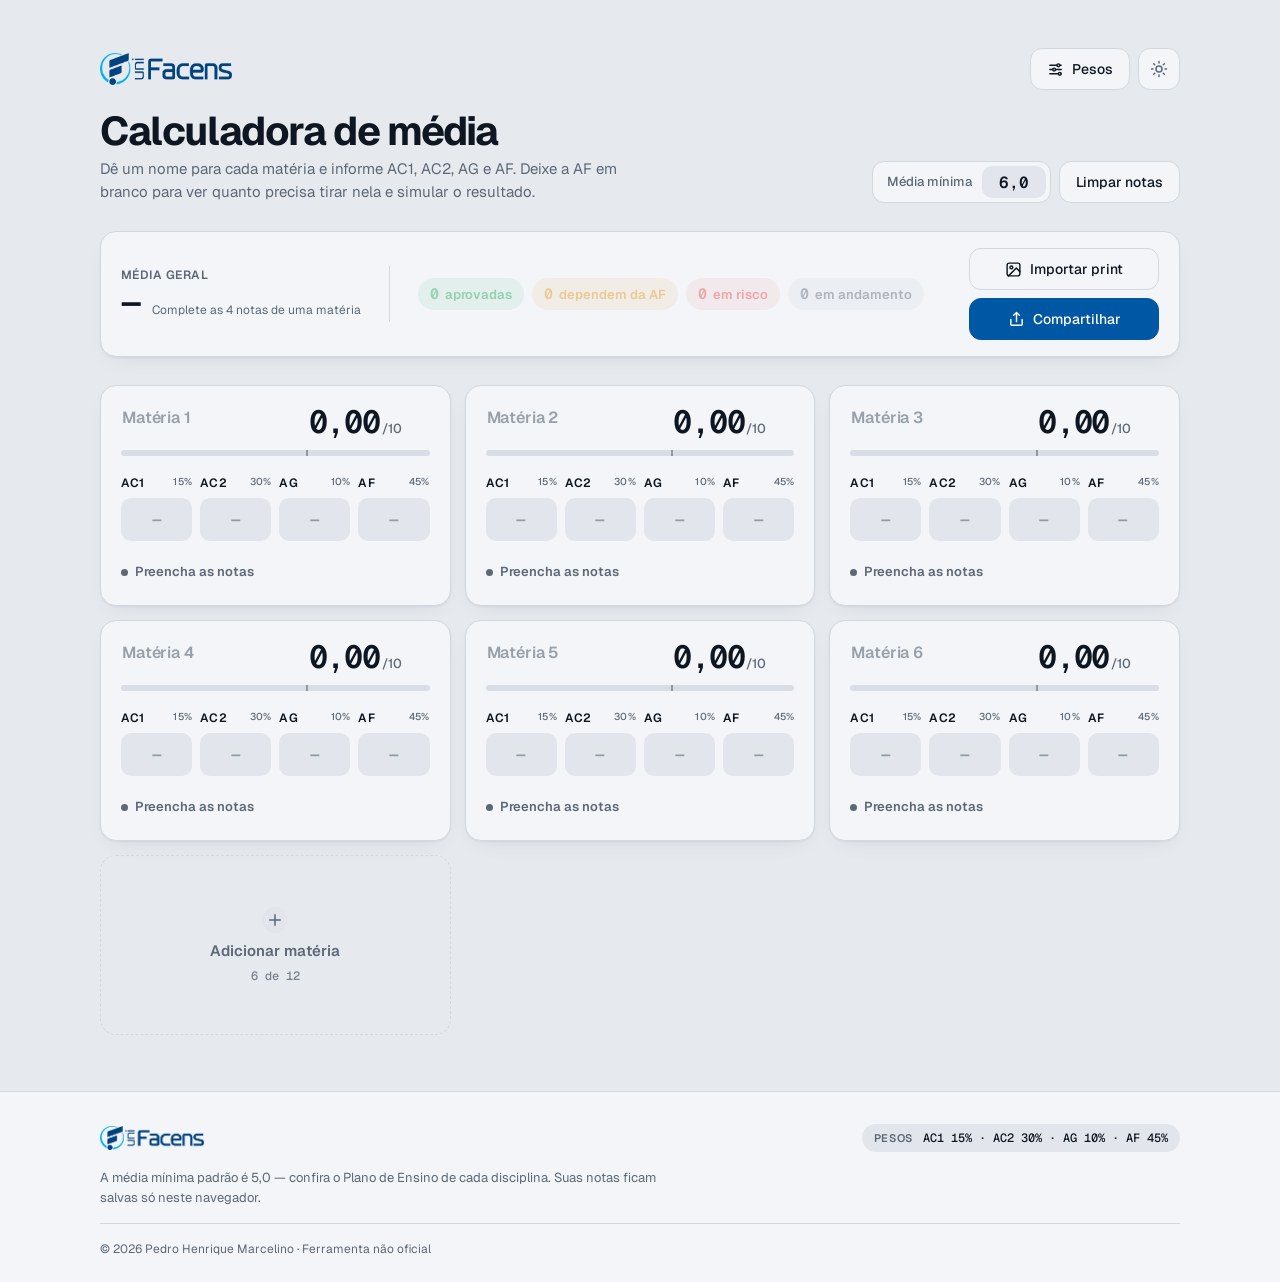
==== commit 992930f7: "mobile update" ====
--- a/index.html
+++ b/index.html
@@ -2,9 +2,17 @@
 <html lang="pt-BR">
   <head>
     <meta charset="utf-8">
-    <meta name="viewport" content="width=device-width, initial-scale=1">
+    <meta name="viewport" content="width=device-width, initial-scale=1, viewport-fit=cover">
+    <meta name="description" content="Calcule sua média da Facens, veja quanto precisa na AF e importe as notas por print.">
     <meta name="theme-color" content="#e6e9ee">
     <title>Calculadora de Média Facens</title>
+    <link rel="icon" href="favicon.svg" type="image/svg+xml">
+    <link rel="apple-touch-icon" href="icons/apple-touch-icon.png">
+    <link rel="manifest" href="manifest.webmanifest">
+    <meta name="apple-mobile-web-app-capable" content="yes">
+    <meta name="mobile-web-app-capable" content="yes">
+    <meta name="apple-mobile-web-app-title" content="Média">
+    <meta name="apple-mobile-web-app-status-bar-style" content="default">
 
     <link rel="preconnect" href="https://fonts.googleapis.com">
     <link rel="preconnect" href="https://fonts.gstatic.com" crossorigin>
@@ -12,7 +20,7 @@
       href="https://fonts.googleapis.com/css2?family=Geist:wght@400;500;600;700&amp;family=Geist+Mono:wght@500;600&amp;display=swap"
       rel="stylesheet"
     >
-    <link rel="stylesheet" href="calculadora-media-facens.css?v=11">
+    <link rel="stylesheet" href="calculadora-media-facens.css?v=14">
     <script>
       // Abre sempre no tema do sistema, antes de desenhar a página (sem piscar).
       document.documentElement.dataset.theme =
@@ -23,7 +31,35 @@
   <body>
     <main class="wrap">
       <header class="top">
-        <img class="brand" src="facens-logo.png" alt="Facens">
+        <div class="appbar">
+          <img class="brand" src="facens-logo.png" alt="Facens">
+          <div class="appbar-acoes">
+            <button type="button" id="open-pesos" class="pesos-btn" aria-haspopup="dialog" aria-label="Pesos das notas" title="Pesos das notas">
+              <svg viewBox="0 0 24 24" fill="none" stroke="currentColor" stroke-width="2" stroke-linecap="round" aria-hidden="true">
+                <path d="M4 6h10M18 6h2M4 12h4M12 12h8M4 18h12M20 18h0"/>
+                <circle cx="16" cy="6" r="2"/>
+                <circle cx="10" cy="12" r="2"/>
+                <circle cx="18" cy="18" r="2"/>
+              </svg>
+              <span>Pesos</span>
+            </button>
+            <button
+              type="button"
+              id="theme"
+              class="theme"
+              aria-label="Alternar tema claro/escuro"
+              title="Alternar tema claro/escuro"
+            >
+              <svg class="sun" viewBox="0 0 24 24" fill="none" stroke="currentColor" stroke-width="2" stroke-linecap="round" aria-hidden="true">
+                <circle cx="12" cy="12" r="4"/>
+                <path d="M12 2v2M12 20v2M4.9 4.9l1.4 1.4M17.7 17.7l1.4 1.4M2 12h2M20 12h2M4.9 19.1l1.4-1.4M17.7 6.3l1.4-1.4"/>
+              </svg>
+              <svg class="moon" viewBox="0 0 24 24" fill="none" stroke="currentColor" stroke-width="2" stroke-linecap="round" stroke-linejoin="round" aria-hidden="true">
+                <path d="M20 14.5A8 8 0 0 1 9.5 4a8 8 0 1 0 10.5 10.5z"/>
+              </svg>
+            </button>
+          </div>
+        </div>
 
         <div class="intro">
           <h1>Calculadora de média</h1>
@@ -46,30 +82,6 @@
             >
           </label>
           <button type="button" id="clear">Limpar notas</button>
-          <button type="button" id="open-pesos" class="pesos-btn" aria-haspopup="dialog">
-            <svg viewBox="0 0 24 24" fill="none" stroke="currentColor" stroke-width="2" stroke-linecap="round" aria-hidden="true">
-              <path d="M4 6h10M18 6h2M4 12h4M12 12h8M4 18h12M20 18h0"/>
-              <circle cx="16" cy="6" r="2"/>
-              <circle cx="10" cy="12" r="2"/>
-              <circle cx="18" cy="18" r="2"/>
-            </svg>
-            Pesos
-          </button>
-          <button
-            type="button"
-            id="theme"
-            class="theme"
-            aria-label="Alternar tema claro/escuro"
-            title="Alternar tema claro/escuro"
-          >
-            <svg class="sun" viewBox="0 0 24 24" fill="none" stroke="currentColor" stroke-width="2" stroke-linecap="round" aria-hidden="true">
-              <circle cx="12" cy="12" r="4"/>
-              <path d="M12 2v2M12 20v2M4.9 4.9l1.4 1.4M17.7 17.7l1.4 1.4M2 12h2M20 12h2M4.9 19.1l1.4-1.4M17.7 6.3l1.4-1.4"/>
-            </svg>
-            <svg class="moon" viewBox="0 0 24 24" fill="none" stroke="currentColor" stroke-width="2" stroke-linecap="round" stroke-linejoin="round" aria-hidden="true">
-              <path d="M20 14.5A8 8 0 0 1 9.5 4a8 8 0 1 0 10.5 10.5z"/>
-            </svg>
-          </button>
         </div>
       </header>
 
@@ -287,6 +299,6 @@
       </div>
     </dialog>
 
-    <script src="calculadora-media-facens.js?v=11" defer></script>
+    <script src="calculadora-media-facens.js?v=14" defer></script>
   </body>
 </html>
--- a/calculadora-media-facens.css
+++ b/calculadora-media-facens.css
@@ -98,8 +98,20 @@
   gap: 20px 32px;
 }
 
+.appbar {
+  grid-column: 1 / -1;
+  display: flex;
+  align-items: center;
+  justify-content: space-between;
+  gap: 12px;
+}
+
+.appbar-acoes {
+  display: flex;
+  gap: 8px;
+}
+
 .brand {
-  grid-column: 1 / -1;
   display: block;
   width: 132px;
   height: auto;
@@ -1614,6 +1626,221 @@
   }
 }
 
+/* =========================================================
+   Celular: cara de app
+   ========================================================= */
+
+@media (max-width: 640px) {
+  html {
+    -webkit-tap-highlight-color: transparent;
+  }
+
+  body {
+    padding: 0 16px calc(92px + env(safe-area-inset-bottom));
+    touch-action: manipulation;
+  }
+
+  .wrap {
+    gap: 18px;
+  }
+
+  /* Barra superior fixa, translúcida */
+  .appbar {
+    position: sticky;
+    top: 0;
+    z-index: 20;
+    margin: 0 -16px;
+    padding: calc(10px + env(safe-area-inset-top)) 16px 10px;
+    border-bottom: 1px solid transparent;
+    background: color-mix(in srgb, var(--bg) 82%, transparent);
+    -webkit-backdrop-filter: saturate(1.6) blur(14px);
+    backdrop-filter: saturate(1.6) blur(14px);
+    transition: border-color 0.2s;
+  }
+
+  .appbar.rolou {
+    border-bottom-color: var(--line);
+  }
+
+  .brand {
+    width: 100px;
+  }
+
+  .appbar-acoes button {
+    width: 40px;
+    height: 40px;
+    padding: 0;
+    justify-content: center;
+    border-radius: 12px;
+  }
+
+  .pesos-btn span {
+    display: none;
+  }
+
+  .top {
+    gap: 14px;
+  }
+
+  h1 {
+    font-size: 28px;
+  }
+
+  .intro .sub {
+    font-size: 14px;
+  }
+
+  .toolbar {
+    display: grid;
+    grid-template-columns: 1fr auto;
+  }
+
+  .meta {
+    flex: none;
+  }
+
+  #clear {
+    height: 42px;
+  }
+
+  /* 16px evita o zoom automático do iPhone ao tocar no campo */
+  .meta input,
+  .as-head select,
+  .import-linha input,
+  .share-link-row input,
+  .peso-campo input[type="text"] {
+    font-size: 16px;
+  }
+
+  /* Ações principais fixas embaixo, como num app */
+  .resumo-acoes {
+    position: fixed;
+    right: 0;
+    bottom: 0;
+    left: 0;
+    z-index: 30;
+    grid-template-columns: 1fr 1fr;
+    width: auto;
+    margin: 0;
+    padding: 10px 16px calc(10px + env(safe-area-inset-bottom));
+    border-top: 1px solid var(--line);
+    background: color-mix(in srgb, var(--surface) 86%, transparent);
+    -webkit-backdrop-filter: saturate(1.6) blur(14px);
+    backdrop-filter: saturate(1.6) blur(14px);
+  }
+
+  .resumo-acoes .share-btn {
+    height: 48px;
+    border-radius: 14px;
+    font-size: 15px;
+  }
+
+  .resumo {
+    gap: 14px;
+    border-radius: 20px;
+  }
+
+  .card {
+    gap: 16px;
+    padding: 16px;
+    border-radius: 20px;
+  }
+
+  .grade input {
+    min-height: 48px;
+    font-size: 17px;
+  }
+
+  .add-card {
+    flex-direction: row;
+    min-height: 64px;
+    border-radius: 20px;
+  }
+
+  .site-footer {
+    margin-bottom: calc(-92px - env(safe-area-inset-bottom));
+    padding-bottom: calc(28px + 76px + env(safe-area-inset-bottom));
+  }
+
+  /* Pop-ups viram "folhas" que sobem de baixo */
+  .dialog,
+  .dialog-confirm,
+  .dialog-share,
+  .dialog-import {
+    width: 100%;
+    max-width: 100%;
+    max-height: 92dvh;
+    margin: auto 0 0;
+    border-width: 1px 0 0;
+    border-radius: 24px 24px 0 0;
+  }
+
+  .dialog[open],
+  .dialog-confirm[open] {
+    animation: folha-sobe 0.28s cubic-bezier(0.2, 0.9, 0.3, 1);
+  }
+
+  .dialog form,
+  .dialog-body {
+    max-height: 92dvh;
+    overflow: auto;
+    padding: 26px 18px calc(20px + env(safe-area-inset-bottom));
+    overscroll-behavior: contain;
+  }
+
+  /* Alça de arrastar no topo da folha */
+  .dialog form::before,
+  .dialog-body::before {
+    content: "";
+    justify-self: center;
+    width: 40px;
+    height: 5px;
+    margin: -12px 0 -2px;
+    border-radius: 99px;
+    background: var(--line);
+  }
+
+  .dialog-actions button,
+  .confirm-acoes button,
+  .share-link-row button {
+    height: 48px;
+  }
+
+  .dialog-actions button.ghost {
+    flex: none;
+  }
+
+  .dialog-actions .primary,
+  .dialog-actions #pesos-cancelar {
+    flex: 1;
+  }
+
+  .share-preview {
+    height: min(44vh, 420px);
+  }
+}
+
+/* Celulares bem estreitos */
+@media (max-width: 370px) {
+  .toolbar {
+    grid-template-columns: 1fr;
+  }
+
+  .meta {
+    justify-content: space-between;
+  }
+
+  h1 {
+    font-size: 25px;
+  }
+}
+
+@keyframes folha-sobe {
+  from {
+    transform: translateY(100%);
+  }
+}
+
 @media (prefers-reduced-motion: reduce) {
   * {
     transition: none !important;
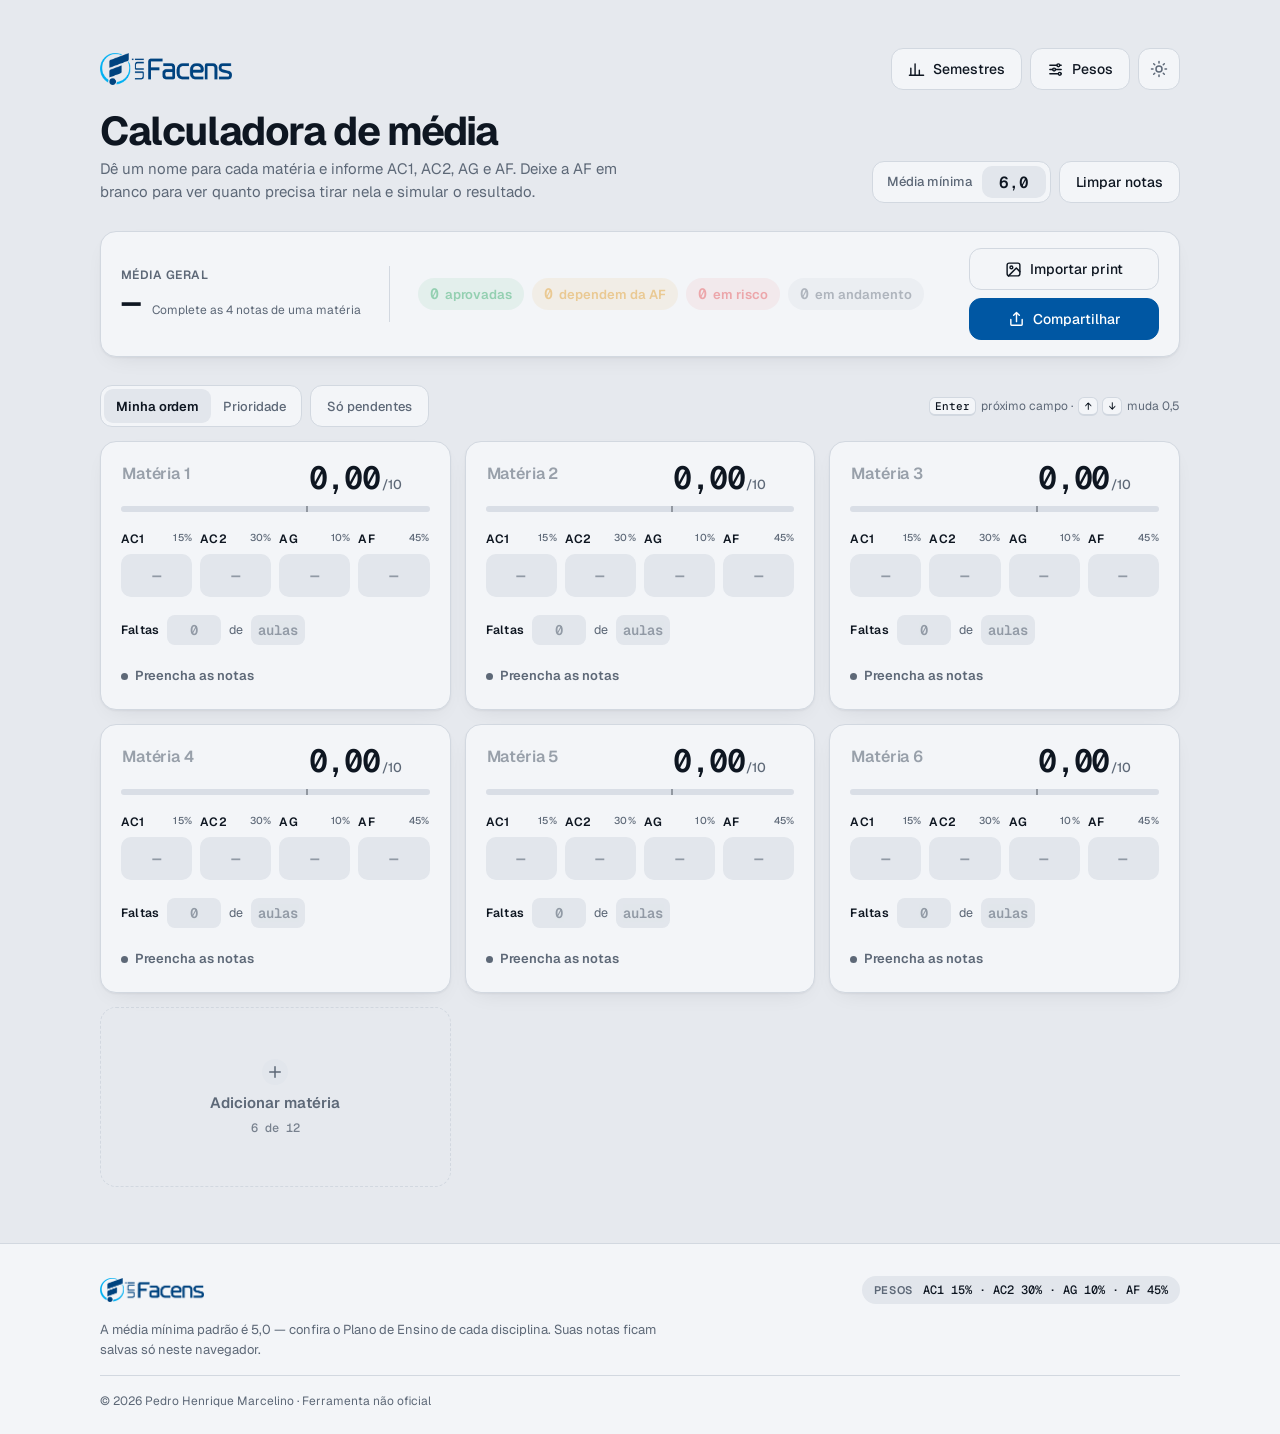
==== commit 8168dc06: "update 0.2.0: faltas, semestres, backup e prioridade - Mostra a média necessária em todas as notas q" ====
--- a/index.html
+++ b/index.html
@@ -20,7 +20,7 @@
       href="https://fonts.googleapis.com/css2?family=Geist:wght@400;500;600;700&amp;family=Geist+Mono:wght@500;600&amp;display=swap"
       rel="stylesheet"
     >
-    <link rel="stylesheet" href="calculadora-media-facens.css?v=14">
+    <link rel="stylesheet" href="calculadora-media-facens.css?v=15">
     <script>
       // Abre sempre no tema do sistema, antes de desenhar a página (sem piscar).
       document.documentElement.dataset.theme =
@@ -34,6 +34,12 @@
         <div class="appbar">
           <img class="brand" src="facens-logo.png" alt="Facens">
           <div class="appbar-acoes">
+            <button type="button" id="open-semestres" class="pesos-btn" aria-haspopup="dialog" aria-label="Semestres e backup" title="Semestres e backup">
+              <svg viewBox="0 0 24 24" fill="none" stroke="currentColor" stroke-width="2" stroke-linecap="round" stroke-linejoin="round" aria-hidden="true">
+                <path d="M4 20V10M10 20V4M16 20v-7M22 20H2"/>
+              </svg>
+              <span>Semestres</span>
+            </button>
             <button type="button" id="open-pesos" class="pesos-btn" aria-haspopup="dialog" aria-label="Pesos das notas" title="Pesos das notas">
               <svg viewBox="0 0 24 24" fill="none" stroke="currentColor" stroke-width="2" stroke-linecap="round" aria-hidden="true">
                 <path d="M4 6h10M18 6h2M4 12h4M12 12h8M4 18h12M20 18h0"/>
@@ -118,6 +124,17 @@
         </div>
       </section>
 
+      <div class="lista-controles" role="group" aria-label="Organizar matérias">
+        <div class="segmentado" role="group" aria-label="Ordem das matérias">
+          <button type="button" data-ordem="minha" aria-pressed="true">Minha ordem</button>
+          <button type="button" data-ordem="prioridade" aria-pressed="false">Prioridade</button>
+        </div>
+        <button type="button" id="foco" class="chip-toggle" aria-pressed="false">Só pendentes</button>
+        <span class="dica-teclado"><kbd>Enter</kbd> próximo campo · <kbd>↑</kbd><kbd>↓</kbd> muda 0,5</span>
+      </div>
+
+      <p class="foco-vazio" id="foco-vazio" hidden>Nada pendente: as matérias com nota já estão aprovadas.</p>
+
       <section
         class="subjects"
         id="subjects"
@@ -149,6 +166,53 @@
         </div>
       </div>
     </footer>
+
+    <dialog id="semestres-dialog" class="dialog dialog-semestres" aria-labelledby="semestres-titulo">
+      <div class="dialog-body">
+        <div class="dialog-head">
+          <h2 id="semestres-titulo">Semestres</h2>
+          <button type="button" class="icon-btn" id="semestres-fechar" aria-label="Fechar">
+            <svg viewBox="0 0 24 24" fill="none" stroke="currentColor" stroke-width="2" stroke-linecap="round" aria-hidden="true">
+              <path d="M6 6l12 12M18 6L6 18"/>
+            </svg>
+          </button>
+        </div>
+
+        <div class="cr">
+          <span class="resumo-label">Média do curso</span>
+          <strong id="cr-valor">—</strong>
+          <small id="cr-detalhe"></small>
+        </div>
+
+        <div class="sem-grafico" id="sem-grafico" aria-label="Média de cada semestre" hidden></div>
+
+        <ul class="sem-lista" id="sem-lista"></ul>
+
+        <div class="sem-fechar">
+          <label for="sem-nome">Fechar o semestre atual</label>
+          <p class="sub">Guarda as médias das matérias completas no histórico e começa um semestre vazio.</p>
+          <div class="sem-fechar-linha">
+            <input type="text" id="sem-nome" maxlength="20" autocomplete="off" aria-label="Nome do semestre">
+            <button type="button" id="sem-fechar-atual" class="primary">Fechar semestre</button>
+          </div>
+          <p class="sem-erro" id="sem-erro" role="alert"></p>
+        </div>
+
+        <div class="backup">
+          <div>
+            <b>Backup</b>
+            <small>Leve as notas e o histórico para outro aparelho.</small>
+          </div>
+          <div class="backup-botoes">
+            <button type="button" id="backup-exportar">Exportar</button>
+            <label class="botao-arquivo">
+              Importar
+              <input type="file" id="backup-arquivo" accept=".json,application/json">
+            </label>
+          </div>
+        </div>
+      </div>
+    </dialog>
 
     <dialog id="pesos-dialog" class="dialog" aria-labelledby="pesos-titulo">
       <form method="dialog" id="pesos-form" novalidate>
@@ -299,6 +363,6 @@
       </div>
     </dialog>
 
-    <script src="calculadora-media-facens.js?v=14" defer></script>
+    <script src="calculadora-media-facens.js?v=15" defer></script>
   </body>
 </html>
--- a/calculadora-media-facens.css
+++ b/calculadora-media-facens.css
@@ -1841,6 +1841,452 @@
   }
 }
 
+/* ---------- Cenários e faltas (dentro do card) ---------- */
+
+.card {
+  position: relative;
+}
+
+.cenarios {
+  margin: -6px 0 0;
+  color: var(--muted);
+  font-size: 12.5px;
+}
+
+.cenarios strong {
+  color: var(--fg);
+  font: 600 12.5px var(--mono);
+}
+
+.faltas {
+  display: flex;
+  flex-wrap: wrap;
+  align-items: center;
+  gap: 6px 8px;
+  color: var(--muted);
+  font-size: 12.5px;
+}
+
+.faltas label {
+  color: var(--fg);
+  font-size: 12px;
+  font-weight: 600;
+  letter-spacing: 0.02em;
+}
+
+.faltas input {
+  width: 54px;
+  height: 30px;
+  padding: 0 4px;
+  border: 1px solid transparent;
+  border-radius: 8px;
+  background: var(--field);
+  color: var(--fg);
+  font: 600 14px var(--mono);
+  text-align: center;
+  transition: border-color 0.15s, background 0.15s, box-shadow 0.15s;
+}
+
+.faltas input:focus {
+  outline: none;
+  border-color: var(--accent);
+  background: var(--surface);
+  box-shadow: 0 0 0 3px var(--accent-soft);
+}
+
+.faltas-info {
+  margin-left: auto;
+  font-weight: 600;
+}
+
+.faltas-info[data-nivel="ok"] { color: var(--ok); }
+.faltas-info[data-nivel="warn"] { color: var(--warn); }
+.faltas-info[data-nivel="bad"] { color: var(--bad); }
+
+/* ---------- Ordem, foco e dica de teclado ---------- */
+
+.lista-controles {
+  display: flex;
+  flex-wrap: wrap;
+  align-items: center;
+  gap: 8px;
+  margin-bottom: -14px;
+}
+
+.segmentado {
+  display: inline-flex;
+  padding: 3px;
+  border: 1px solid var(--line);
+  border-radius: 12px;
+  background: var(--surface);
+}
+
+.segmentado button {
+  height: 34px;
+  padding: 0 12px;
+  border: 0;
+  border-radius: 9px;
+  background: transparent;
+  color: var(--muted);
+  font-size: 13px;
+}
+
+.segmentado button[aria-pressed="true"] {
+  background: var(--field);
+  color: var(--fg);
+  font-weight: 600;
+}
+
+.chip-toggle {
+  height: 42px;
+  font-size: 13px;
+  color: var(--muted);
+}
+
+.chip-toggle[aria-pressed="true"] {
+  border-color: var(--accent);
+  background: var(--accent-soft);
+  color: var(--accent);
+  font-weight: 600;
+}
+
+.dica-teclado {
+  margin-left: auto;
+  color: var(--muted);
+  font-size: 12px;
+}
+
+kbd {
+  display: inline-block;
+  min-width: 20px;
+  margin: 0 2px;
+  padding: 1px 5px;
+  border: 1px solid var(--line);
+  border-bottom-width: 2px;
+  border-radius: 6px;
+  background: var(--surface);
+  color: var(--fg);
+  font: 500 11px var(--mono);
+  text-align: center;
+}
+
+@media (hover: none), (max-width: 640px) {
+  .dica-teclado {
+    display: none;
+  }
+}
+
+.foco-vazio {
+  margin: 0;
+  padding: 18px;
+  border: 1.5px dashed var(--line);
+  border-radius: var(--radius);
+  color: var(--muted);
+  text-align: center;
+}
+
+.add-card {
+  order: 999;
+}
+
+/* ---------- Comemoração ---------- */
+
+.confete {
+  position: absolute;
+  top: 36px;
+  right: 56px;
+  pointer-events: none;
+}
+
+.confete i {
+  position: absolute;
+  width: 7px;
+  height: 11px;
+  border-radius: 2px;
+  opacity: 0;
+  animation: confete 0.9s cubic-bezier(0.2, 0.7, 0.3, 1) forwards;
+}
+
+@keyframes confete {
+  0% {
+    opacity: 1;
+    transform: translate(0, 0) rotate(0);
+  }
+  70% {
+    opacity: 1;
+  }
+  100% {
+    opacity: 0;
+    transform: translate(var(--x), calc(var(--y) + 40px)) rotate(var(--r));
+  }
+}
+
+/* ---------- Pop-up de semestres ---------- */
+
+.dialog-semestres {
+  width: min(520px, calc(100vw - 32px));
+}
+
+.cr {
+  display: grid;
+  grid-template-columns: auto 1fr;
+  align-items: baseline;
+  gap: 4px 12px;
+}
+
+.cr strong {
+  font: 600 40px / 1 var(--mono);
+  letter-spacing: -0.04em;
+}
+
+.cr small {
+  color: var(--muted);
+  font-size: 13px;
+}
+
+.sem-grafico {
+  display: flex;
+  align-items: stretch;
+  gap: 10px;
+  height: 150px;
+  padding: 12px 12px 0;
+  border-radius: 14px;
+  background: var(--field);
+  overflow-x: auto;
+}
+
+.sem-grafico[hidden] {
+  display: none;
+}
+
+.sem-barra {
+  display: grid;
+  grid-template-rows: auto 1fr auto;
+  justify-items: center;
+  gap: 4px;
+  flex: 1 0 44px;
+  max-width: 72px;
+}
+
+.sem-barra-valor {
+  font: 600 12px var(--mono);
+}
+
+.sem-barra-trilho {
+  position: relative;
+  display: flex;
+  align-items: flex-end;
+  width: 100%;
+  border-radius: 8px 8px 0 0;
+  background: color-mix(in srgb, var(--fg) 6%, transparent);
+  overflow: hidden;
+}
+
+.sem-barra-trilho::after {
+  content: "";
+  position: absolute;
+  left: 0;
+  right: 0;
+  bottom: var(--meta, 60%);
+  height: 2px;
+  background: var(--fg);
+  opacity: 0.3;
+}
+
+.sem-barra-trilho i {
+  width: 100%;
+  background: var(--warn);
+  border-radius: 8px 8px 0 0;
+}
+
+.sem-barra[data-passa="sim"] .sem-barra-trilho i {
+  background: var(--ok);
+}
+
+.sem-barra-nome {
+  padding-bottom: 8px;
+  color: var(--muted);
+  font-size: 11.5px;
+  white-space: nowrap;
+}
+
+.sem-lista {
+  display: grid;
+  gap: 6px;
+  margin: 0;
+  padding: 0;
+  list-style: none;
+}
+
+.sem-lista:empty {
+  display: none;
+}
+
+.sem-lista li {
+  display: grid;
+  grid-template-columns: minmax(0, 1fr) auto auto;
+  align-items: center;
+  gap: 10px;
+  padding: 10px 6px 10px 14px;
+  border: 1px solid var(--line);
+  border-radius: 12px;
+}
+
+.sem-lista small {
+  display: block;
+  overflow: hidden;
+  color: var(--muted);
+  font-size: 12px;
+  text-overflow: ellipsis;
+  white-space: nowrap;
+}
+
+.sem-media {
+  font: 600 18px var(--mono);
+}
+
+.sem-lista .icon-btn {
+  width: 32px;
+  height: 32px;
+}
+
+.sem-lista .icon-btn:hover {
+  background: var(--bad-soft);
+  color: var(--bad);
+}
+
+.sem-fechar {
+  display: grid;
+  gap: 6px;
+  padding-top: 16px;
+  border-top: 1px solid var(--line);
+}
+
+.sem-fechar label,
+.backup b {
+  font-weight: 600;
+}
+
+.sem-fechar .sub {
+  font-size: 13px;
+}
+
+.sem-fechar-linha {
+  display: flex;
+  gap: 8px;
+  margin-top: 4px;
+}
+
+.sem-fechar-linha input {
+  flex: 1;
+  min-width: 0;
+  height: 42px;
+  padding: 0 12px;
+  border: 1px solid var(--line);
+  border-radius: 12px;
+  background: var(--field);
+  color: var(--fg);
+  font: 600 15px var(--mono);
+}
+
+.sem-fechar-linha input:focus {
+  outline: none;
+  border-color: var(--accent);
+  box-shadow: 0 0 0 3px var(--accent-soft);
+}
+
+.sem-erro {
+  margin: 0;
+  color: var(--bad);
+  font-size: 13px;
+}
+
+.sem-erro:empty {
+  display: none;
+}
+
+.backup {
+  display: flex;
+  flex-wrap: wrap;
+  align-items: center;
+  justify-content: space-between;
+  gap: 12px;
+  padding-top: 16px;
+  border-top: 1px solid var(--line);
+}
+
+.backup small {
+  display: block;
+  color: var(--muted);
+  font-size: 12.5px;
+}
+
+.backup-botoes {
+  display: flex;
+  gap: 8px;
+}
+
+.botao-arquivo {
+  display: inline-flex;
+  align-items: center;
+  height: 42px;
+  padding: 0 16px;
+  border: 1px solid var(--line);
+  border-radius: 12px;
+  background: var(--surface);
+  font: 500 14px var(--sans);
+  cursor: pointer;
+  transition: border-color 0.15s, background 0.15s;
+}
+
+.botao-arquivo:hover,
+.backup button:hover {
+  border-color: var(--accent);
+  background: var(--accent-soft);
+  color: var(--accent);
+}
+
+.botao-arquivo:focus-within {
+  outline: 2px solid var(--accent);
+  outline-offset: 2px;
+}
+
+.botao-arquivo input {
+  position: absolute;
+  width: 1px;
+  height: 1px;
+  opacity: 0;
+  pointer-events: none;
+}
+
+@media (max-width: 640px) {
+  .lista-controles {
+    margin-bottom: -6px;
+  }
+
+  .segmentado {
+    flex: 1;
+  }
+
+  .segmentado button {
+    flex: 1;
+  }
+
+  .sem-fechar-linha {
+    flex-direction: column;
+  }
+
+  .sem-fechar-linha input {
+    flex: none;
+  }
+}
+
+@media (prefers-reduced-motion: reduce) {
+  .confete {
+    display: none;
+  }
+}
+
 @media (prefers-reduced-motion: reduce) {
   * {
     transition: none !important;
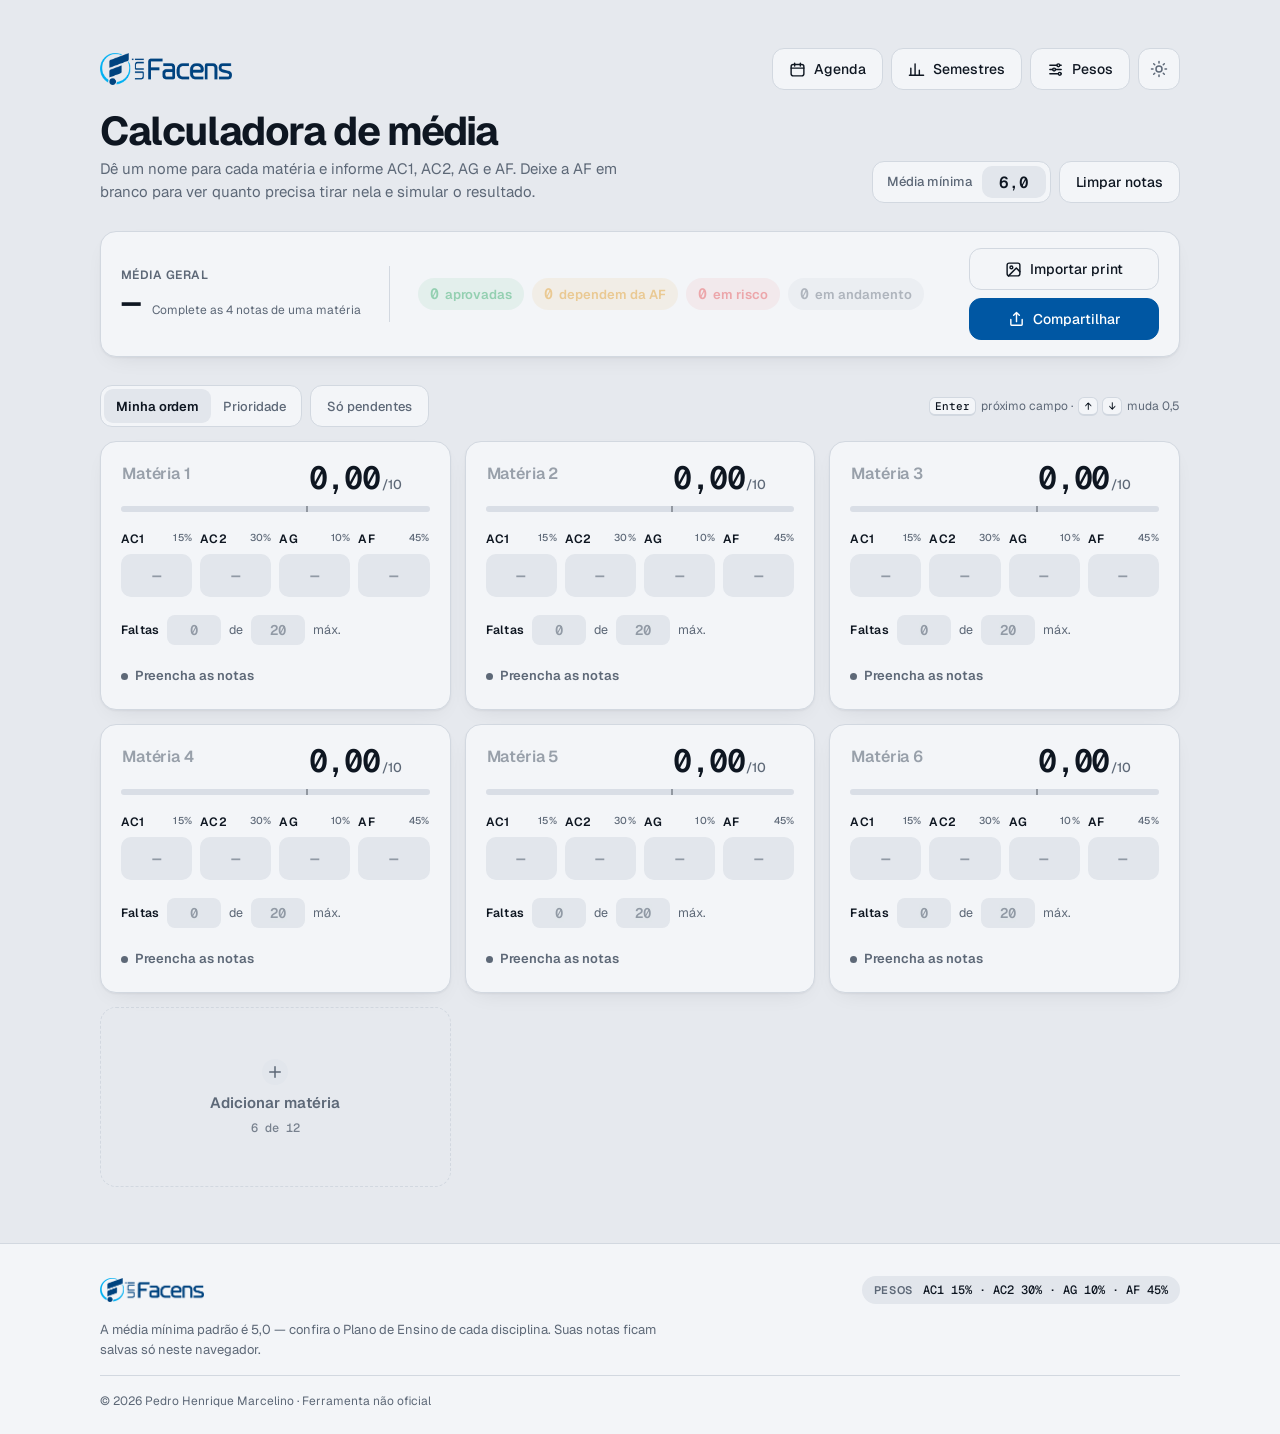
==== commit 87a2a8a8: "update 0.3.0: agenda de avaliações e limite de 20 faltas - Agenda com calendário do mês, dias úteis " ====
--- a/index.html
+++ b/index.html
@@ -20,7 +20,7 @@
       href="https://fonts.googleapis.com/css2?family=Geist:wght@400;500;600;700&amp;family=Geist+Mono:wght@500;600&amp;display=swap"
       rel="stylesheet"
     >
-    <link rel="stylesheet" href="calculadora-media-facens.css?v=15">
+    <link rel="stylesheet" href="calculadora-media-facens.css?v=17">
     <script>
       // Abre sempre no tema do sistema, antes de desenhar a página (sem piscar).
       document.documentElement.dataset.theme =
@@ -34,6 +34,13 @@
         <div class="appbar">
           <img class="brand" src="facens-logo.png" alt="Facens">
           <div class="appbar-acoes">
+            <button type="button" id="open-agenda" class="pesos-btn" aria-haspopup="dialog" aria-label="Agenda de avaliações" title="Agenda de avaliações">
+              <svg viewBox="0 0 24 24" fill="none" stroke="currentColor" stroke-width="2" stroke-linecap="round" stroke-linejoin="round" aria-hidden="true">
+                <rect x="3" y="5" width="18" height="16" rx="3"/>
+                <path d="M3 10h18M8 3v4M16 3v4"/>
+              </svg>
+              <span>Agenda</span>
+            </button>
             <button type="button" id="open-semestres" class="pesos-btn" aria-haspopup="dialog" aria-label="Semestres e backup" title="Semestres e backup">
               <svg viewBox="0 0 24 24" fill="none" stroke="currentColor" stroke-width="2" stroke-linecap="round" stroke-linejoin="round" aria-hidden="true">
                 <path d="M4 20V10M10 20V4M16 20v-7M22 20H2"/>
@@ -96,6 +103,7 @@
           <span class="resumo-label">Média geral</span>
           <strong id="media-geral">—</strong>
           <small id="media-geral-detalhe">Complete as 4 notas de uma matéria</small>
+          <button type="button" class="resumo-agenda" id="resumo-agenda" hidden></button>
         </div>
 
         <ul class="resumo-contagem">
@@ -167,6 +175,81 @@
       </div>
     </footer>
 
+    <dialog id="agenda-dialog" class="dialog dialog-agenda" aria-labelledby="agenda-titulo">
+      <div class="dialog-body">
+        <div class="dialog-head">
+          <h2 id="agenda-titulo">Agenda</h2>
+          <button type="button" class="icon-btn" id="agenda-fechar" aria-label="Fechar">
+            <svg viewBox="0 0 24 24" fill="none" stroke="currentColor" stroke-width="2" stroke-linecap="round" aria-hidden="true">
+              <path d="M6 6l12 12M18 6L6 18"/>
+            </svg>
+          </button>
+        </div>
+
+        <div class="agenda-rolagem">
+          <div class="calendario">
+            <div class="cal-topo">
+              <button type="button" class="icon-btn" id="cal-anterior" aria-label="Mês anterior">
+                <svg viewBox="0 0 24 24" fill="none" stroke="currentColor" stroke-width="2" stroke-linecap="round" stroke-linejoin="round" aria-hidden="true"><path d="M15 6l-6 6 6 6"/></svg>
+              </button>
+              <strong id="cal-titulo" aria-live="polite"></strong>
+              <button type="button" class="icon-btn" id="cal-proximo" aria-label="Próximo mês">
+                <svg viewBox="0 0 24 24" fill="none" stroke="currentColor" stroke-width="2" stroke-linecap="round" stroke-linejoin="round" aria-hidden="true"><path d="M9 6l6 6-6 6"/></svg>
+              </button>
+            </div>
+            <div class="cal-grade" id="cal-grade"></div>
+            <p class="cal-legenda">
+              <span><i class="leg-folga"></i>Fim de semana e feriado</span>
+              <span><i class="leg-evento"></i>Avaliação marcada</span>
+            </p>
+          </div>
+
+          <form class="agenda-form" id="agenda-form" novalidate>
+            <div class="agenda-campos">
+              <label>
+                <span>Tipo</span>
+                <select id="agenda-tipo">
+                  <option value="ac1">AC1</option>
+                  <option value="ac2">AC2</option>
+                  <option value="af">AF</option>
+                  <option value="as">AS</option>
+                  <option value="ag">AG</option>
+                  <option value="prova">Prova</option>
+                  <option value="apresentacao">Apresentação</option>
+                  <option value="trabalho">Trabalho</option>
+                  <option value="outro">Outro</option>
+                </select>
+              </label>
+              <label>
+                <span>Matéria</span>
+                <select id="agenda-materia"></select>
+              </label>
+              <label>
+                <span>Data</span>
+                <input type="date" id="agenda-data">
+              </label>
+              <label class="agenda-desc">
+                <span>Observação <small>(opcional)</small></span>
+                <input type="text" id="agenda-descricao" maxlength="60" placeholder="Ex.: capítulos 3 a 5, sala 204" autocomplete="off">
+              </label>
+            </div>
+            <p class="agenda-aviso" id="agenda-aviso" aria-live="polite"></p>
+            <button type="submit" class="primary" id="agenda-adicionar">Adicionar à agenda</button>
+          </form>
+
+          <section class="ag-bloco" aria-labelledby="ag-proximas-titulo">
+            <h3 id="ag-proximas-titulo">Próximas</h3>
+            <ul class="ag-lista" id="ag-lista"></ul>
+          </section>
+
+          <details class="ag-passados" id="ag-passados" hidden>
+            <summary>Já passaram (<span id="ag-passados-n">0</span>)</summary>
+            <ul class="ag-lista" id="ag-lista-passados"></ul>
+          </details>
+        </div>
+      </div>
+    </dialog>
+
     <dialog id="semestres-dialog" class="dialog dialog-semestres" aria-labelledby="semestres-titulo">
       <div class="dialog-body">
         <div class="dialog-head">
@@ -201,7 +284,7 @@
         <div class="backup">
           <div>
             <b>Backup</b>
-            <small>Leve as notas e o histórico para outro aparelho.</small>
+            <small>Leve as notas, o histórico e a agenda para outro aparelho.</small>
           </div>
           <div class="backup-botoes">
             <button type="button" id="backup-exportar">Exportar</button>
@@ -307,6 +390,101 @@
       </div>
     </dialog>
 
+    <dialog id="tutorial-dialog" class="dialog dialog-tutorial" aria-labelledby="tutorial-titulo" data-passo="1">
+      <div class="dialog-body">
+        <div class="dialog-head">
+          <h2 id="tutorial-titulo">Como importar pelo print</h2>
+          <button type="button" class="icon-btn" id="tutorial-fechar" aria-label="Fechar">
+            <svg viewBox="0 0 24 24" fill="none" stroke="currentColor" stroke-width="2" stroke-linecap="round" aria-hidden="true">
+              <path d="M6 6l12 12M18 6L6 18"/>
+            </svg>
+          </button>
+        </div>
+
+        <ol class="tut-passos">
+          <li class="tut-passo" data-n="1">
+            <div class="tut-fone" aria-hidden="true">
+              <div class="tut-tela"><span class="tut-app-topo">Notas · 2026.2</span>
+                <span class="tut-linha"><b></b><i>7,5</i><i>6,0</i><i>8,0</i></span>
+                <span class="tut-linha"><b></b><i>8,0</i><i>8,5</i><i>9,0</i></span>
+                <span class="tut-linha"><b></b><i>5,0</i><i>4,0</i><i>6,0</i></span>
+                <span class="tut-linha"><b></b><i>9,0</i><i>8,0</i><i>10</i></span></div>
+            </div>
+            <div class="tut-texto">
+              <span class="tut-num">Passo 1 de 4</span>
+              <h3>Abra suas notas no app da Facens</h3>
+              <p>Entre no app e vá até a tela com as notas do semestre, onde aparecem as matérias e as colunas AC1, AC2, AF e AG.</p>
+            </div>
+          </li>
+
+          <li class="tut-passo" data-n="2">
+            <div class="tut-fone tut-fone-botoes" aria-hidden="true">
+              <i class="tut-botao tut-botao-a"></i><i class="tut-botao tut-botao-b"></i>
+              <div class="tut-tela tut-flash"><span class="tut-app-topo">Notas · 2026.2</span>
+                <span class="tut-linha"><b></b><i>7,5</i><i>6,0</i><i>8,0</i></span>
+                <span class="tut-linha"><b></b><i>8,0</i><i>8,5</i><i>9,0</i></span>
+                <span class="tut-linha"><b></b><i>5,0</i><i>4,0</i><i>6,0</i></span>
+                <span class="tut-linha"><b></b><i>9,0</i><i>8,0</i><i>10</i></span></div>
+            </div>
+            <div class="tut-texto">
+              <span class="tut-num">Passo 2 de 4</span>
+              <h3>Tire o print da tela</h3>
+              <ul class="tut-dicas">
+                <li><b>Android:</b> aperte <kbd>Liga</kbd> + <kbd>Volume −</kbd> juntos.</li>
+                <li><b>iPhone:</b> aperte o <kbd>botão lateral</kbd> + <kbd>Volume +</kbd> juntos.</li>
+              </ul>
+              <p>Deixe todas as matérias aparecendo. Se não couberem, as que faltarem dá para adicionar à mão depois.</p>
+            </div>
+          </li>
+
+          <li class="tut-passo" data-n="3">
+            <div class="tut-fone" aria-hidden="true">
+              <div class="tut-tela tut-tela-calc">
+                <span class="tut-calc-media"><small>Média geral</small>—</span>
+                <span class="tut-calc-botao">Importar print</span>
+                <span class="tut-galeria"><i></i><i class="tut-escolhido"></i><i></i><i></i><i></i><i></i></span>
+              </div>
+            </div>
+            <div class="tut-texto">
+              <span class="tut-num">Passo 3 de 4</span>
+              <h3>Envie o print aqui</h3>
+              <p>Toque em <b>Importar print</b> e escolha a imagem na galeria. No computador, dá para arrastar a imagem ou colar com <kbd>Ctrl</kbd>+<kbd>V</kbd>.</p>
+            </div>
+          </li>
+
+          <li class="tut-passo" data-n="4">
+            <div class="tut-fone" aria-hidden="true">
+              <div class="tut-tela tut-tela-calc">
+                <span class="tut-revisao"><b></b><i>7,5</i><i>6,0</i><i>8,0</i></span>
+                <span class="tut-revisao"><b></b><i>8,0</i><i>8,5</i><i>9,0</i></span>
+                <span class="tut-revisao tut-corrigir"><b></b><i>5,0</i><i>4,0</i><i>6,0</i></span>
+                <span class="tut-revisao"><b></b><i>9,0</i><i>8,0</i><i>10</i></span>
+                <span class="tut-calc-botao tut-preencher">Preencher</span>
+              </div>
+            </div>
+            <div class="tut-texto">
+              <span class="tut-num">Passo 4 de 4</span>
+              <h3>Confira e preencha</h3>
+              <p>Aparece uma tabela com o que foi lido. Corrija o que estiver errado, tire as linhas que não são matérias e toque em <b>Preencher</b>.</p>
+              <p class="tut-privado">A leitura acontece no seu aparelho. O print não é enviado para nenhum servidor.</p>
+            </div>
+          </li>
+        </ol>
+
+        <div class="tut-rodape">
+          <div class="tut-pontos" role="group" aria-label="Passos do tutorial">
+            <button type="button" data-ir="1" aria-label="Passo 1"></button>
+            <button type="button" data-ir="2" aria-label="Passo 2"></button>
+            <button type="button" data-ir="3" aria-label="Passo 3"></button>
+            <button type="button" data-ir="4" aria-label="Passo 4"></button>
+          </div>
+          <span class="spacer"></span>
+          <button type="button" id="tutorial-voltar" class="ghost">Voltar</button>
+          <button type="button" id="tutorial-proximo" class="primary">Próximo</button>
+        </div>
+      </div>
+    </dialog>
+
     <dialog id="import-dialog" class="dialog dialog-import" aria-labelledby="import-titulo" data-etapa="inicio">
       <div class="dialog-body">
         <div class="dialog-head">
@@ -337,6 +515,14 @@
           </label>
 
           <p class="import-erro" id="import-erro" role="alert"></p>
+
+          <button type="button" class="tutorial-link" id="tutorial-abrir">
+            <svg viewBox="0 0 24 24" fill="none" stroke="currentColor" stroke-width="2" stroke-linecap="round" stroke-linejoin="round" aria-hidden="true">
+              <circle cx="12" cy="12" r="9"/>
+              <path d="M9.5 9.5a2.5 2.5 0 1 1 3.5 2.3c-.6.3-1 .9-1 1.6v.6M12 17h.01"/>
+            </svg>
+            Como tirar o print?
+          </button>
         </div>
 
         <!-- Etapa 2: lendo -->
@@ -363,6 +549,6 @@
       </div>
     </dialog>
 
-    <script src="calculadora-media-facens.js?v=15" defer></script>
+    <script src="calculadora-media-facens.js?v=17" defer></script>
   </body>
 </html>
--- a/calculadora-media-facens.css
+++ b/calculadora-media-facens.css
@@ -2287,8 +2287,989 @@
   }
 }
 
+/* ---------- Tutorial do print ---------- */
+
+.tutorial-link {
+  display: inline-flex;
+  align-items: center;
+  justify-self: center;
+  gap: 7px;
+  height: 36px;
+  padding: 0 12px;
+  border-color: transparent;
+  background: transparent;
+  color: var(--accent);
+  font-weight: 600;
+  font-size: 13.5px;
+}
+
+.tutorial-link svg {
+  width: 17px;
+  height: 17px;
+}
+
+.tutorial-link:hover {
+  background: var(--accent-soft);
+}
+
+.dialog-tutorial {
+  width: min(560px, calc(100vw - 32px));
+}
+
+.tut-passos {
+  margin: 0;
+  padding: 0;
+  list-style: none;
+}
+
+.tut-passo {
+  display: grid;
+  grid-template-columns: 150px minmax(0, 1fr);
+  align-items: center;
+  gap: 24px;
+  min-height: 290px;
+  animation: tut-entra 0.25s ease-out;
+}
+
+.tut-passo[hidden] {
+  display: none;
+}
+
+@keyframes tut-entra {
+  from {
+    opacity: 0;
+    transform: translateX(12px);
+  }
+}
+
+.tut-texto {
+  display: grid;
+  gap: 8px;
+}
+
+.tut-num {
+  color: var(--accent);
+  font-size: 12px;
+  font-weight: 600;
+  letter-spacing: 0.04em;
+  text-transform: uppercase;
+}
+
+.tut-texto h3 {
+  margin: 0;
+  font-size: 19px;
+  letter-spacing: -0.02em;
+  line-height: 1.25;
+}
+
+.tut-texto p {
+  margin: 0;
+  color: var(--muted);
+  font-size: 14px;
+}
+
+.tut-texto p b,
+.tut-dicas b {
+  color: var(--fg);
+}
+
+.tut-dicas {
+  display: grid;
+  gap: 6px;
+  margin: 0;
+  padding: 0;
+  list-style: none;
+  font-size: 14px;
+}
+
+.tut-privado {
+  padding: 8px 10px;
+  border-radius: 10px;
+  background: var(--ok-soft);
+  color: var(--fg) !important;
+  font-size: 12.5px !important;
+}
+
+/* o celular desenhado */
+.tut-fone {
+  position: relative;
+  width: 150px;
+  aspect-ratio: 9 / 18;
+  padding: 7px;
+  border-radius: 26px;
+  background: #1a2130;
+  box-shadow: 0 18px 40px -20px rgb(0 0 0 / 0.5), inset 0 0 0 1px rgb(255 255 255 / 0.08);
+}
+
+:root[data-theme="dark"] .tut-fone {
+  background: #2a3242;
+}
+
+.tut-tela {
+  display: flex;
+  flex-direction: column;
+  gap: 7px;
+  height: 100%;
+  padding: 14px 10px;
+  border-radius: 20px;
+  background: var(--surface);
+  overflow: hidden;
+}
+
+.tut-app-topo {
+  margin-bottom: 4px;
+  color: var(--fg);
+  font-size: 10px;
+  font-weight: 700;
+}
+
+.tut-linha,
+.tut-revisao {
+  display: grid;
+  grid-template-columns: 1fr repeat(3, 22px);
+  align-items: center;
+  gap: 4px;
+  padding: 6px;
+  border-radius: 7px;
+  background: var(--field);
+}
+
+.tut-linha b,
+.tut-revisao b {
+  height: 6px;
+  border-radius: 3px;
+  background: var(--muted);
+  opacity: 0.5;
+}
+
+.tut-linha i,
+.tut-revisao i {
+  color: var(--fg);
+  font: 600 8.5px var(--mono);
+  font-style: normal;
+  text-align: center;
+}
+
+/* passo 2: botões laterais piscando e o "flash" do print */
+.tut-botao {
+  position: absolute;
+  right: -3px;
+  width: 4px;
+  border-radius: 2px;
+  background: var(--accent);
+  animation: tut-aperta 2.4s infinite;
+}
+
+.tut-botao-a {
+  top: 56px;
+  height: 30px;
+}
+
+.tut-botao-b {
+  top: 96px;
+  height: 22px;
+}
+
+@keyframes tut-aperta {
+  0%, 30%, 100% {
+    transform: none;
+    box-shadow: none;
+  }
+  35%, 45% {
+    transform: translateX(-2px);
+    box-shadow: 0 0 0 4px var(--accent-soft);
+  }
+}
+
+.tut-flash {
+  position: relative;
+}
+
+.tut-flash::after {
+  content: "";
+  position: absolute;
+  inset: 0;
+  background: #fff;
+  opacity: 0;
+  animation: tut-flash 2.4s infinite;
+}
+
+@keyframes tut-flash {
+  0%, 44%, 70%, 100% {
+    opacity: 0;
+  }
+  48% {
+    opacity: 0.85;
+  }
+}
+
+/* passos 3 e 4: a calculadora */
+.tut-calc-media {
+  display: grid;
+  padding: 8px;
+  border-radius: 8px;
+  background: var(--field);
+  color: var(--fg);
+  font: 700 18px var(--mono);
+}
+
+.tut-calc-media small {
+  color: var(--muted);
+  font: 600 7.5px var(--sans);
+  letter-spacing: 0.05em;
+  text-transform: uppercase;
+}
+
+.tut-calc-botao {
+  display: grid;
+  place-items: center;
+  height: 24px;
+  border: 1px solid var(--accent);
+  border-radius: 7px;
+  color: var(--accent);
+  font-size: 9.5px;
+  font-weight: 700;
+  animation: tut-pulsa 2.4s infinite;
+}
+
+.tut-preencher {
+  margin-top: auto;
+  background: var(--accent);
+  color: #fff;
+}
+
+:root[data-theme="dark"] .tut-preencher {
+  color: #0b0e13;
+}
+
+@keyframes tut-pulsa {
+  0%, 100% {
+    box-shadow: 0 0 0 0 var(--accent-soft);
+  }
+  50% {
+    box-shadow: 0 0 0 5px var(--accent-soft);
+  }
+}
+
+.tut-galeria {
+  display: grid;
+  grid-template-columns: repeat(3, 1fr);
+  gap: 4px;
+  margin-top: auto;
+}
+
+.tut-galeria i {
+  aspect-ratio: 9 / 16;
+  border-radius: 4px;
+  background: var(--field);
+}
+
+.tut-galeria .tut-escolhido {
+  background: linear-gradient(var(--track) 0 18%, var(--field) 18%);
+  outline: 2px solid var(--accent);
+  outline-offset: 1px;
+}
+
+.tut-corrigir i:nth-of-type(2) {
+  border-radius: 3px;
+  outline: 1.5px solid var(--warn);
+}
+
+/* rodapé com pontinhos */
+.tut-rodape {
+  display: flex;
+  align-items: center;
+  gap: 8px;
+}
+
+.tut-rodape .spacer {
+  flex: 1;
+}
+
+.tut-pontos {
+  display: flex;
+  gap: 2px;
+}
+
+.tut-pontos button {
+  width: 22px;
+  height: 22px;
+  padding: 0;
+  border: 0;
+  background: transparent;
+  display: grid;
+  place-items: center;
+}
+
+.tut-pontos button::before {
+  content: "";
+  width: 7px;
+  height: 7px;
+  border-radius: 99px;
+  background: var(--line);
+  transition: width 0.2s, background 0.2s;
+}
+
+.tut-pontos button[aria-current="true"]::before {
+  width: 18px;
+  background: var(--accent);
+}
+
+@media (max-width: 640px) {
+  /* Folha de altura fixa: não pula entre os passos; só o conteúdo rola e o rodapé fica preso. */
+  .dialog-tutorial {
+    height: min(600px, 88dvh);
+  }
+
+  .dialog-tutorial .dialog-body {
+    height: 100%;
+    max-height: none;
+    grid-template-rows: auto auto minmax(0, 1fr) auto;
+    overflow: hidden;
+  }
+
+  .tut-passos {
+    min-height: 0;
+    overflow-y: auto;
+    overscroll-behavior: contain;
+  }
+
+  .tut-passo {
+    grid-template-columns: minmax(0, 1fr);
+    align-content: start;
+    justify-items: center;
+    gap: 16px;
+    min-height: 0;
+  }
+
+  .tut-fone {
+    width: 100px;
+    aspect-ratio: 9 / 16.5;
+    padding: 5px;
+    border-radius: 20px;
+  }
+
+  .tut-tela {
+    gap: 5px;
+    padding: 10px 7px;
+    border-radius: 16px;
+  }
+
+  .tut-botao-a {
+    top: 40px;
+    height: 24px;
+  }
+
+  .tut-botao-b {
+    top: 70px;
+    height: 18px;
+  }
+
+  .tut-texto h3 {
+    font-size: 18px;
+  }
+
+  .tut-rodape {
+    padding-top: 12px;
+    border-top: 1px solid var(--line);
+  }
+
+  .tut-linha,
+  .tut-revisao {
+    grid-template-columns: minmax(8px, 1fr) repeat(3, 15px);
+    gap: 2px;
+    padding: 4px;
+  }
+
+  .tut-linha i,
+  .tut-revisao i {
+    font-size: 7.5px;
+  }
+
+  .tut-app-topo {
+    font-size: 8.5px;
+  }
+
+  .tut-texto {
+    width: 100%;
+  }
+
+  .tut-rodape button.primary,
+  .tut-rodape button.ghost {
+    height: 44px;
+  }
+}
+
+/* Importar no celular: a folha tem altura fixa, para não pular de tamanho
+   entre "escolher", "lendo" e "conferir"; os botões ficam presos embaixo. */
+@media (max-width: 640px) {
+  .dialog-import {
+    height: min(640px, 88dvh);
+  }
+
+  .dialog-import .dialog-body {
+    height: 100%;
+    max-height: none;
+    grid-template-rows: auto auto minmax(0, 1fr);
+    overflow: hidden;
+  }
+
+  .dialog-import .import-etapa {
+    min-height: 0;
+  }
+
+  .dialog-import[data-etapa="inicio"] [data-para="inicio"] {
+    grid-template-rows: auto minmax(180px, 1fr) auto auto;
+  }
+
+  .dialog-import .import-zona {
+    align-content: center;
+    min-height: 0;
+  }
+
+  .dialog-import[data-etapa="lendo"] [data-para="lendo"] {
+    align-content: center;
+  }
+
+  .dialog-import[data-etapa="revisar"] [data-para="revisar"] {
+    grid-template-rows: auto minmax(0, 1fr) auto;
+  }
+
+  .dialog-import #import-revisao {
+    min-height: 0;
+    overflow: auto;
+    overscroll-behavior: contain;
+  }
+
+  .dialog-import .import-tabela {
+    max-height: none;
+    overflow: visible;
+  }
+
+  .dialog-import [data-para="revisar"] .dialog-actions {
+    padding-top: 10px;
+    border-top: 1px solid var(--line);
+  }
+}
+
+@media (prefers-reduced-motion: reduce) {
+  .tut-passo,
+  .tut-botao,
+  .tut-flash::after,
+  .tut-calc-botao {
+    animation: none;
+  }
+}
+
 @media (prefers-reduced-motion: reduce) {
   * {
     transition: none !important;
   }
 }
+
+/* ---------- Agenda ---------- */
+
+.resumo-agenda,
+.card-agenda {
+  --u: var(--muted);
+  display: inline-flex;
+  align-items: center;
+  gap: 7px;
+  height: auto;
+  padding: 0;
+  border: 0;
+  background: transparent;
+  color: var(--fg);
+  font-size: 13px;
+  text-align: left;
+  white-space: normal;
+}
+
+.resumo-agenda {
+  grid-column: 1 / -1;
+  justify-self: start;
+  margin-top: 8px;
+  padding: 5px 10px;
+  border-radius: 99px;
+  background: var(--field);
+}
+
+.resumo-agenda[hidden],
+.card-agenda[hidden] {
+  display: none;
+}
+
+.resumo-agenda svg,
+.card-agenda svg {
+  flex: none;
+  width: 15px;
+  height: 15px;
+  color: var(--u);
+}
+
+.resumo-agenda b,
+.card-agenda b {
+  font-weight: 600;
+}
+
+.card-agenda {
+  justify-content: flex-start;
+  width: 100%;
+  margin-top: -6px;
+  padding: 7px 10px;
+  border-radius: 10px;
+  background: var(--field);
+}
+
+.card-agenda small {
+  margin-left: auto;
+  color: var(--muted);
+  font: 500 12px var(--mono);
+}
+
+.card-agenda:hover,
+.resumo-agenda:hover {
+  background: var(--accent-soft);
+}
+
+:is(.resumo-agenda, .card-agenda)[data-urgencia="bad"] { --u: var(--bad); }
+:is(.resumo-agenda, .card-agenda)[data-urgencia="warn"] { --u: var(--warn); }
+:is(.resumo-agenda, .card-agenda)[data-urgencia="ok"] { --u: var(--ok); }
+
+.dialog-agenda {
+  width: min(560px, calc(100vw - 32px));
+}
+
+.dialog-agenda .dialog-body {
+  grid-template-rows: auto minmax(0, 1fr);
+  max-height: calc(100dvh - 32px);
+  overflow: hidden;
+}
+
+.dialog-agenda {
+  overflow: hidden;
+}
+
+/* o form da agenda não é o corpo do pop-up: sem o padding/alça de .dialog form */
+.dialog-agenda .agenda-form {
+  max-height: none;
+  padding: 0;
+  overflow: visible;
+}
+
+.dialog-agenda .agenda-form::before {
+  display: none;
+}
+
+.agenda-rolagem {
+  display: grid;
+  gap: 18px;
+  min-height: 0;
+  margin: 0 -22px;
+  padding: 0 22px 4px;
+  overflow-y: auto;
+  overscroll-behavior: contain;
+}
+
+/* calendário */
+.calendario {
+  display: grid;
+  gap: 8px;
+  padding: 12px;
+  border-radius: 16px;
+  background: var(--field);
+}
+
+.cal-topo {
+  display: flex;
+  align-items: center;
+  justify-content: space-between;
+}
+
+.cal-topo strong {
+  font-size: 15px;
+}
+
+.cal-grade {
+  display: grid;
+  grid-template-columns: repeat(7, minmax(0, 1fr));
+  gap: 3px;
+}
+
+.cal-semana {
+  padding: 2px 0 4px;
+  color: var(--muted);
+  font-size: 11px;
+  font-weight: 600;
+  text-align: center;
+}
+
+.cal-dia {
+  position: relative;
+  display: grid;
+  place-items: center;
+  height: 40px;
+  padding: 0 0 6px;
+  border: 1px solid transparent;
+  border-radius: 10px;
+  background: var(--surface);
+  color: var(--fg);
+  font: 600 13.5px var(--mono);
+}
+
+.cal-dia:hover {
+  border-color: var(--accent);
+}
+
+.cal-dia.folga {
+  background: transparent;
+  color: var(--muted);
+  font-weight: 500;
+}
+
+.cal-dia.feriado {
+  text-decoration: underline dotted;
+  text-underline-offset: 3px;
+}
+
+.cal-dia.fora {
+  opacity: 0.35;
+}
+
+.cal-dia.hoje {
+  border-color: color-mix(in srgb, var(--accent) 55%, transparent);
+  color: var(--accent);
+}
+
+.cal-dia.selecionado {
+  border-color: var(--accent);
+  background: var(--accent);
+  color: #fff;
+}
+
+:root[data-theme="dark"] .cal-dia.selecionado {
+  color: #0b0e13;
+}
+
+.cal-pontos {
+  position: absolute;
+  bottom: 5px;
+  left: 0;
+  right: 0;
+  display: flex;
+  justify-content: center;
+  gap: 2px;
+}
+
+.cal-pontos i {
+  width: 5px;
+  height: 5px;
+  border-radius: 50%;
+  background: var(--accent);
+}
+
+.cal-pontos i[data-tipo="af"],
+.cal-pontos i[data-tipo="as"],
+.cal-pontos i[data-tipo="prova"] {
+  background: var(--bad);
+}
+
+.cal-pontos i[data-tipo="apresentacao"],
+.cal-pontos i[data-tipo="trabalho"] {
+  background: var(--warn);
+}
+
+.cal-dia.selecionado .cal-pontos i {
+  background: currentColor;
+}
+
+.cal-legenda {
+  display: flex;
+  flex-wrap: wrap;
+  gap: 4px 14px;
+  margin: 0;
+  color: var(--muted);
+  font-size: 11.5px;
+}
+
+.cal-legenda span {
+  display: inline-flex;
+  align-items: center;
+  gap: 6px;
+}
+
+.cal-legenda i {
+  width: 9px;
+  height: 9px;
+  border-radius: 3px;
+}
+
+.leg-folga {
+  border: 1px solid var(--muted);
+}
+
+.leg-evento {
+  border-radius: 50% !important;
+  background: var(--accent);
+}
+
+/* formulário */
+.agenda-form {
+  display: grid;
+  gap: 10px;
+}
+
+.agenda-campos {
+  display: grid;
+  grid-template-columns: repeat(3, minmax(0, 1fr));
+  gap: 8px;
+}
+
+.agenda-campos label {
+  display: grid;
+  gap: 5px;
+  min-width: 0;
+  font-size: 12px;
+  font-weight: 600;
+}
+
+.agenda-campos label small {
+  color: var(--muted);
+  font-weight: 500;
+}
+
+.agenda-desc {
+  grid-column: 1 / -1;
+}
+
+.agenda-campos select,
+.agenda-campos input {
+  width: 100%;
+  min-width: 0;
+  height: 42px;
+  padding: 0 10px;
+  border: 1px solid transparent;
+  border-radius: 10px;
+  background: var(--field);
+  color: var(--fg);
+  font: 500 14px var(--sans);
+}
+
+.agenda-campos :is(select, input):focus {
+  outline: none;
+  border-color: var(--accent);
+  box-shadow: 0 0 0 3px var(--accent-soft);
+}
+
+.agenda-aviso {
+  margin: 0;
+  color: var(--muted);
+  font-size: 13px;
+}
+
+.agenda-aviso:empty {
+  display: none;
+}
+
+.agenda-aviso[data-tom="warn"] { color: var(--warn); }
+.agenda-aviso[data-tom="bad"] { color: var(--bad); }
+
+/* lista */
+.ag-bloco {
+  display: grid;
+  gap: 8px;
+}
+
+.ag-bloco h3 {
+  margin: 0;
+  color: var(--muted);
+  font-size: 12px;
+  font-weight: 600;
+  letter-spacing: 0.04em;
+  text-transform: uppercase;
+}
+
+.ag-lista {
+  display: grid;
+  gap: 6px;
+  margin: 0;
+  padding: 0;
+  list-style: none;
+}
+
+.ag-item {
+  --u: var(--muted);
+  display: grid;
+  grid-template-columns: 44px minmax(0, 1fr) auto auto;
+  align-items: center;
+  gap: 10px;
+  padding: 8px 4px 8px 8px;
+  border: 1px solid var(--line);
+  border-radius: 12px;
+}
+
+.ag-item[data-urgencia="bad"] { --u: var(--bad); }
+.ag-item[data-urgencia="warn"] { --u: var(--warn); }
+.ag-item[data-urgencia="ok"] { --u: var(--ok); }
+.ag-item[data-urgencia="passou"] { opacity: 0.6; }
+
+.ag-item.novo {
+  animation: ag-novo 0.9s ease-out;
+}
+
+@keyframes ag-novo {
+  from {
+    background: var(--accent-soft);
+  }
+}
+
+.ag-data {
+  display: grid;
+  justify-items: center;
+  line-height: 1.1;
+}
+
+.ag-data b {
+  font: 700 18px var(--mono);
+}
+
+.ag-data small {
+  color: var(--muted);
+  font-size: 11px;
+  text-transform: uppercase;
+}
+
+.ag-info {
+  display: grid;
+  min-width: 0;
+}
+
+.ag-titulo {
+  display: flex;
+  align-items: center;
+  gap: 6px;
+  min-width: 0;
+  font-weight: 600;
+}
+
+.ag-materia {
+  overflow: hidden;
+  text-overflow: ellipsis;
+  white-space: nowrap;
+}
+
+.ag-tipo {
+  flex: none;
+  padding: 1px 7px;
+  border-radius: 6px;
+  background: var(--accent-soft);
+  color: var(--accent);
+  font: 700 11px var(--mono);
+}
+
+.ag-tipo[data-tipo="af"],
+.ag-tipo[data-tipo="as"],
+.ag-tipo[data-tipo="prova"] {
+  background: var(--bad-soft);
+  color: var(--bad);
+}
+
+.ag-tipo[data-tipo="apresentacao"],
+.ag-tipo[data-tipo="trabalho"] {
+  background: var(--warn-soft);
+  color: var(--warn);
+}
+
+.ag-info small {
+  overflow: hidden;
+  color: var(--muted);
+  font-size: 12px;
+  text-overflow: ellipsis;
+  white-space: nowrap;
+}
+
+.ag-quando {
+  color: var(--u);
+  font-size: 12.5px;
+  font-weight: 600;
+  white-space: nowrap;
+}
+
+.ag-item .icon-btn {
+  width: 32px;
+  height: 32px;
+}
+
+.ag-item .icon-btn:hover {
+  background: var(--bad-soft);
+  color: var(--bad);
+}
+
+.ag-vazio {
+  padding: 16px;
+  border: 1.5px dashed var(--line);
+  border-radius: 12px;
+  color: var(--muted);
+  font-size: 13px;
+  text-align: center;
+}
+
+.ag-passados summary {
+  color: var(--muted);
+  font-size: 13px;
+  font-weight: 600;
+  cursor: pointer;
+}
+
+.ag-passados[open] summary {
+  margin-bottom: 8px;
+}
+
+@media (max-width: 640px) {
+  .dialog-agenda {
+    height: 92dvh;
+  }
+
+  .dialog-agenda .dialog-body {
+    height: 100%;
+    max-height: none;
+    grid-template-rows: auto auto minmax(0, 1fr);
+  }
+
+  .agenda-rolagem {
+    margin: 0 -18px;
+    padding: 0 18px calc(8px + env(safe-area-inset-bottom));
+  }
+
+  .agenda-campos {
+    grid-template-columns: 1fr 1fr;
+  }
+
+  .agenda-campos label:nth-child(3) {
+    grid-column: 1 / -1;
+  }
+
+  .agenda-campos select,
+  .agenda-campos input {
+    font-size: 16px;
+  }
+
+  .agenda-form .primary {
+    height: 48px;
+  }
+
+  .cal-dia {
+    height: 38px;
+  }
+
+  .ag-item {
+    grid-template-columns: 40px minmax(0, 1fr) auto;
+    grid-template-areas: "data info apagar" "data quando apagar";
+    row-gap: 2px;
+  }
+
+  .ag-data { grid-area: data; }
+  .ag-info { grid-area: info; }
+  .ag-quando { grid-area: quando; justify-self: start; }
+  .ag-item .icon-btn { grid-area: apagar; }
+}
